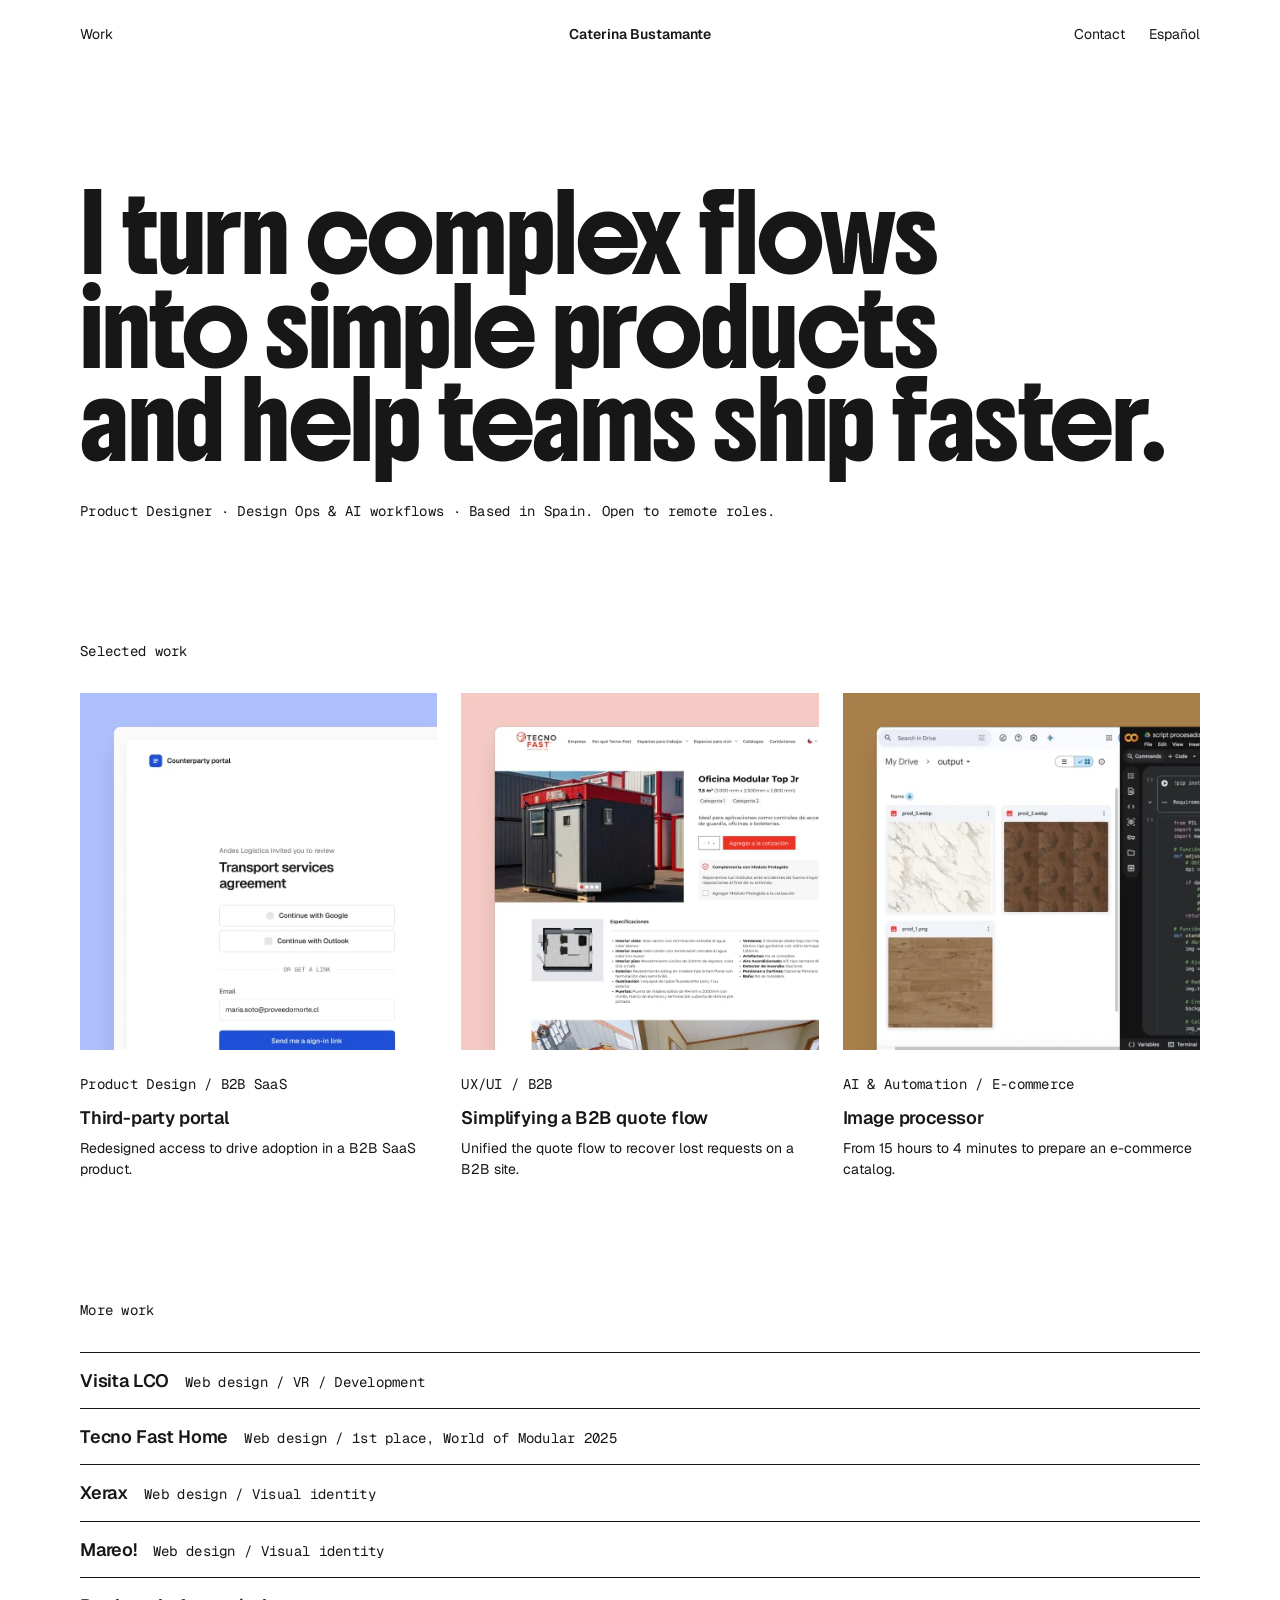
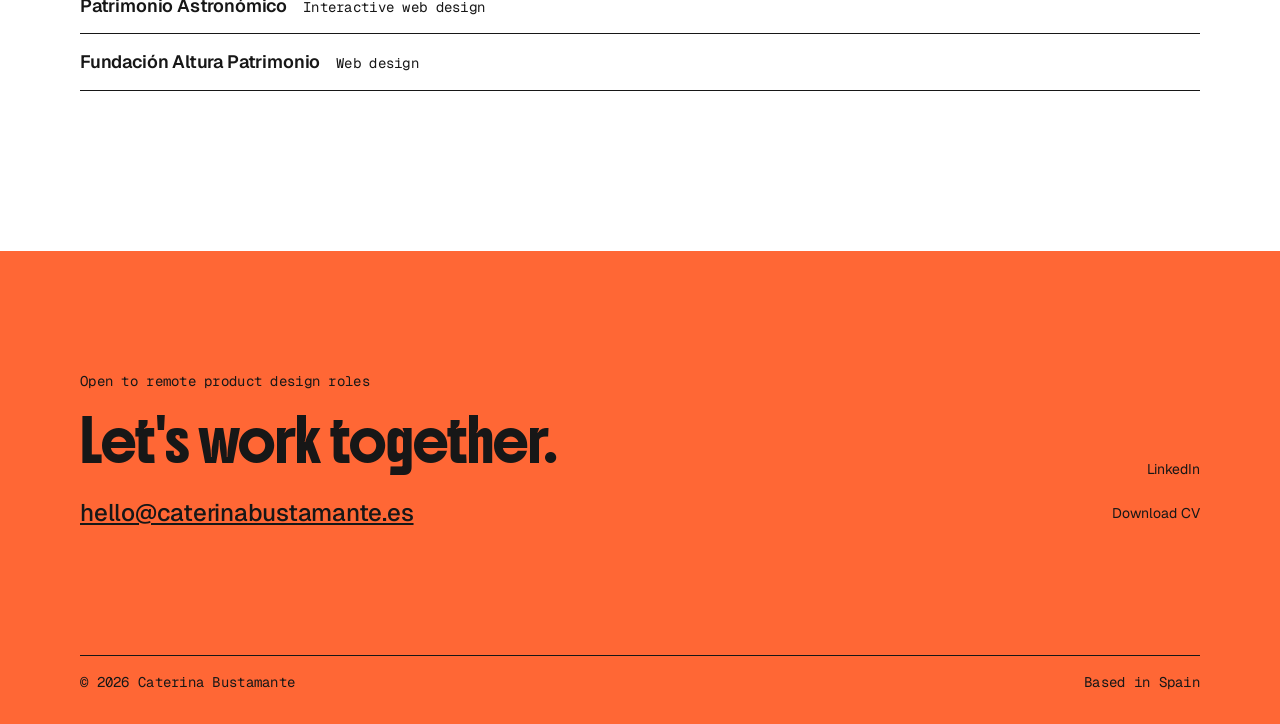
==== en/index.html @ 345983cc "Enlaza LinkedIn y el prototipo del portal en ambos idiomas - LinkedIn en el footer de la home (ES y " ====
<!doctype html>
<html lang="en">
<head>
<meta charset="utf-8">
<meta name="viewport" content="width=device-width,initial-scale=1,viewport-fit=cover">
<title>Caterina Bustamante</title>
<meta name="description" content="Product Designer based in Spain. Open to remote roles.">
<link rel="canonical" href="https://caterinabustamante.es/en/">
<link rel="alternate" hreflang="es" href="https://caterinabustamante.es/">
<link rel="alternate" hreflang="en" href="https://caterinabustamante.es/en/">
<meta property="og:type" content="website">
<meta property="og:title" content="Caterina Bustamante">
<meta property="og:description" content="Product Designer based in Spain. Open to remote roles.">
<meta property="og:url" content="https://caterinabustamante.es/en/">
<link rel="preconnect" href="https://fonts.googleapis.com">
<link rel="preconnect" href="https://fonts.gstatic.com" crossorigin>
<link rel="stylesheet" href="https://fonts.googleapis.com/css2?family=Boldonse&family=Geist:wght@400;500;600&family=Geist+Mono:wght@400&display=swap">
<link rel="stylesheet" href="../css/styles.css">
</head>
<body>

<header class="wrap">
  <nav class="site-head" aria-label="Main">
    <a href="#work">Work</a>
    <a class="name" href="#top">Caterina Bustamante</a>
    <div class="site-head-end">
      <a href="#contact">Contact</a>
      <a href="../" hreflang="es" lang="es">Español</a>
    </div>
  </nav>
</header>

<main class="wrap" id="top">
  <section class="hero" aria-labelledby="hero-title">
    <h1 class="title" id="hero-title"><span>I turn complex flows</span> <span>into simple products</span> <span>and help teams ship faster.</span></h1>
    <p class="label">Product Designer · Design Ops &amp; AI workflows · Based in Spain. Open to remote roles.</p>
  </section>

  <section id="work" aria-labelledby="work-label">
    <h2 class="label" id="work-label">Selected work</h2>
    <ul class="projects">
      <li><a class="project" href="work/third-party-portal/">
        <img class="project-img" src="../assets/img/home/card-portal.webp" alt="Sign-in screen of the counterparty portal, inviting the user to review a transport services agreement." width="424" height="424">
        <div class="project-text">
          <span class="label">Product Design / B2B SaaS</span>
          <div class="project-copy"><h3>Third-party portal</h3><p>Redesigned access to drive adoption in a B2B SaaS product.</p></div>
        </div>
      </a></li>
      <li><a class="project" href="work/tecno-fast-rental/">
        <img class="project-img" src="../assets/img/home/card-tecnofast.webp" alt="Redesigned Tecno Fast product page with a single Add to quote button." width="424" height="424">
        <div class="project-text">
          <span class="label">UX/UI / B2B</span>
          <div class="project-copy"><h3>Simplifying a B2B quote flow</h3><p>Unified the quote flow to recover lost requests on a B2B site.</p></div>
        </div>
      </a></li>
      <li><a class="project" href="work/image-processor/">
        <img class="project-img" src="../assets/img/home/card-procesador.webp" alt="Google Drive output folder with processed product images next to the script in Google Colab." width="424" height="424">
        <div class="project-text">
          <span class="label">AI &amp; Automation / E-commerce</span>
          <div class="project-copy"><h3>Image processor</h3><p>From 15 hours to 4 minutes to prepare an e-commerce catalog.</p></div>
        </div>
      </a></li>
    </ul>
  </section>

  <section aria-labelledby="more-label">
    <h2 class="label" id="more-label">More work</h2>
    <ul class="more">
      <li class="more-row"><a class="more-link" href="work/visita-lco/"><h3>Visita LCO</h3><span class="label">Web design / VR / Development</span></a></li>
      <li class="more-row"><div class="more-link"><h3>Tecno Fast Home</h3><span class="label">Web design / 1st place, World of Modular 2025</span></div></li>
      <li class="more-row"><div class="more-link"><h3>Xerax</h3><span class="label">Web design / Visual identity</span></div></li>
      <li class="more-row"><div class="more-link"><h3>Mareo!</h3><span class="label">Web design / Visual identity</span></div></li>
      <li class="more-row"><div class="more-link"><h3>Patrimonio Astronómico</h3><span class="label">Interactive web design</span></div></li>
      <li class="more-row"><div class="more-link"><h3>Fundación Altura Patrimonio</h3><span class="label">Web design</span></div></li>
    </ul>
  </section>
</main>

<footer class="site-foot" id="contact">
  <div class="wrap">
    <div class="footer-main">
      <div class="cta">
        <p class="label">Open to remote product design roles</p>
        <h2 class="title title--s">Let's work together.</h2>
        <a class="email" href="mailto:hello@caterinabustamante.es">hello@caterinabustamante.es</a>
      </div>
      <nav class="footer-links" aria-label="Elsewhere">
        <a href="https://www.linkedin.com/in/caterinabustamante" target="_blank" rel="noopener noreferrer">LinkedIn</a>
        <a href="#" data-todo="CV file">Download CV</a>
      </nav>
    </div>
    <div class="legal label">
      <span>© 2026 Caterina Bustamante</span>
      <span>Based in Spain</span>
    </div>
  </div>
</footer>

</body>
</html>
---- css/styles.css ----
/* Portfolio Caterina Bustamante: single stylesheet for every page.
   Order: tokens, base, layout, shared components, home, then one section per case study.
   Breakpoints: 768px (layout) and 480px (small phones). Exceptions are noted where they appear.
   Fonts are loaded from each page with a <link>: Boldonse, Geist 400/500/600, Geist Mono 400. */

/* Tokens */
:root{
  --ink:#171717;
  --bg:#FFFFFF;
  --surface:#DEDEDE;
  --accent:#FF6735;
  --blush:#F5CAC4;
  --peri:#ADBFFD;
  --ochre:#A77E4A;
  --gray:#919191;
  --hair:rgba(23,23,23,.14);
  --display:"Boldonse","Arial Black",sans-serif;
  --sans:"Geist",system-ui,-apple-system,sans-serif;
  --mono:"Geist Mono",ui-monospace,Menlo,monospace;
  --s4:4px;--s8:8px;--s12:12px;--s16:16px;--s24:24px;--s32:32px;--s48:48px;--s64:64px;--s120:120px;--s160:160px;
  --wide:1120px;--measure:680px;
  --margin:60px;
  --radius:8px;--radius-s:4px;
  --shadow-window:0 16px 40px -8px rgba(23,23,23,.28),0 0 0 1px rgba(23,23,23,.08);
  color-scheme:light;
}
@media (max-width:768px){:root{--margin:16px}}

/* Base */
*,*::before,*::after{box-sizing:border-box}
html,body{background:var(--bg);color:var(--ink)}
body{margin:0;font:400 14px/1.5 var(--sans);-webkit-font-smoothing:antialiased}
img{display:block;max-width:100%;height:auto}
a{color:inherit;text-decoration:none}
a:focus-visible{outline:2px solid var(--ink);outline-offset:4px}
h1,h2,h3,p,figure,ol,ul,dl,dd{margin:0}
h1,h2,h3{text-wrap:balance}

/* Type */
.label{font:400 14px/20px var(--mono);letter-spacing:.02em}
h1,.title{font:400 clamp(36px,6vw,72px)/1.3 var(--display);letter-spacing:-.02em}
.title--xl{font-size:clamp(40px,9vw,112px)}
.title--s{font-size:clamp(28px,3.4vw,40px)}
h2{font:600 28px/1.2 var(--sans);letter-spacing:-.02em}
h3{font:600 18px/1.3 var(--sans);letter-spacing:-.01em}
.prose{display:flex;flex-direction:column;gap:var(--s16);max-width:var(--measure)}
.prose p{font-size:16px;line-height:1.6}
.lede{font-size:20px;line-height:1.5;max-width:var(--measure)}
.small,figcaption{font-size:14px;line-height:1.5}
.num{font-variant-numeric:tabular-nums}
.k{display:block;margin-bottom:var(--s8)}

/* Layout: .wrap centers header, main and footer content on the same column */
.wrap{max-width:calc(var(--wide) + 2 * var(--margin));margin-inline:auto;padding-inline:max(var(--margin),env(safe-area-inset-left,0px)) max(var(--margin),env(safe-area-inset-right,0px))}
main{display:flex;flex-direction:column;gap:var(--s120);padding-block:var(--s120) var(--s160)}
section{display:flex;flex-direction:column;gap:var(--s32);min-width:0}
.intro{display:flex;flex-direction:column;gap:var(--s32)}
.intro-text{display:flex;flex-direction:column;gap:var(--s24)}
@media (max-width:768px){main{gap:var(--s64);padding-block:var(--s64) var(--s120)}}

/* Header */
.site-head{display:grid;grid-template-columns:1fr auto 1fr;align-items:center;gap:var(--s16);padding-block:var(--s12);font-size:14px;line-height:20px}
.site-head a{display:inline-flex;align-items:center;min-height:44px}
.site-head a:hover{text-decoration:underline}
.site-head .name{font-weight:600}
.site-head-end{justify-self:end;display:flex;align-items:center;gap:var(--s24)}
@media (max-width:768px){.site-head{grid-template-columns:1fr 1fr}.site-head .name{grid-column:1/-1;grid-row:1}}

/* Case tile colors: set on main to tint the whole case, or on a single .tile */
.t-peri{--t:var(--peri)}.t-blush{--t:var(--blush)}.t-ochre{--t:var(--ochre)}.t-gray{--t:var(--gray)}

/* Meta block */
.meta{display:grid;grid-template-columns:repeat(3,minmax(0,1fr));gap:var(--s24) var(--s32);background:var(--surface);padding:var(--s24)}
.meta div{display:flex;flex-direction:column;gap:var(--s4);min-width:0}
.meta dd{font-size:14px;line-height:1.5}
.meta .wide{grid-column:1/-1}
@media (max-width:768px){.meta{grid-template-columns:repeat(2,minmax(0,1fr))}}
@media (max-width:480px){.meta{grid-template-columns:1fr}}

/* Hero tile: screen anchored top-left and bleeding off */
.tile{position:relative;aspect-ratio:2/1;max-width:100%;overflow:hidden;background:var(--t,var(--surface))}
.tile img{position:absolute;left:7%;top:7%;width:var(--w,100%);max-width:none;border-radius:var(--radius);box-shadow:var(--shadow-window)}
.tile.cover img{inset:0;width:100%;height:100%;object-fit:cover;border-radius:0;box-shadow:none}

/* Figures */
figure{display:flex;flex-direction:column;gap:var(--s12);min-width:0}
.shot .panel{background:var(--t,var(--surface));padding:clamp(24px,7%,80px) clamp(24px,9%,104px) 0;overflow:hidden}
.shot .panel img{width:100%;border-radius:var(--radius) var(--radius) 0 0;box-shadow:var(--shadow-window)}
.flow-solo{max-width:var(--measure)}
.frame{background:var(--surface);padding:var(--s16)}
.frame img{width:100%;border-radius:var(--radius-s)}
.grid2{display:grid;grid-template-columns:repeat(2,minmax(0,1fr));gap:var(--s32);align-items:start}
.fig-head{display:flex;justify-content:space-between;align-items:baseline;gap:var(--s12);flex-wrap:wrap}
@media (max-width:768px){.grid2{grid-template-columns:1fr}}

/* Tables */
.scroll{overflow-x:auto}
.cmp{width:100%;min-width:560px;border-collapse:collapse;font-size:14px;line-height:1.5}
.cmp th,.cmp td{text-align:left;vertical-align:top;padding:var(--s12) var(--s16) var(--s12) 0;border-top:1px solid var(--ink)}
.cmp tr:last-child th,.cmp tr:last-child td{border-bottom:1px solid var(--ink)}
.cmp thead th{border-top:0;padding-top:0}
.cmp th{font:400 14px/20px var(--mono);letter-spacing:.02em;width:30%}

/* Ordered steps: real sequences only */
.steps{list-style:none;padding:0;max-width:var(--measure)}
.steps li{display:grid;grid-template-columns:48px minmax(0,1fr);gap:var(--s16);padding-block:var(--s12);border-top:1px solid var(--ink);align-items:baseline;font-size:16px}
.steps li:last-child{border-bottom:1px solid var(--ink)}
.steps li.turn{grid-template-columns:1fr;background:var(--surface);padding-inline:var(--s16);border-top-color:var(--surface)}
.steps li.turn + li{border-top-color:var(--surface)}

/* Paired evidence */
.pairs{display:grid;grid-template-columns:repeat(2,minmax(0,1fr));gap:var(--s16)}
.pairs > div{display:flex;flex-direction:column;gap:var(--s8);padding:var(--s24);background:var(--surface);min-width:0}
.pairs h3{margin-bottom:var(--s4)}
.pairs p{font-size:16px;line-height:1.6}
@media (max-width:768px){.pairs{grid-template-columns:1fr}}

/* Flow diagrams (SVG) */
.flow{display:block;width:100%;height:auto;color:var(--ink)}
.flow .lb{font:400 12px var(--mono);letter-spacing:.02em;fill:var(--ink)}
.flow .tt{font:600 24px var(--sans);letter-spacing:-.02em;fill:var(--ink)}
.flow .nd{font:400 14px var(--sans)}
.flows{display:grid;grid-template-columns:repeat(2,minmax(0,1fr));gap:var(--s48);align-items:start}
@media (max-width:768px){.flows{grid-template-columns:1fr}}

/* Results */
.stats{display:grid;grid-template-columns:repeat(3,minmax(0,1fr));gap:var(--s48) var(--s32)}
.stat{display:flex;flex-direction:column;gap:var(--s8);padding-top:var(--s16);border-top:1px solid var(--ink);min-width:0}
.stat b{font-weight:400;font-variant-numeric:tabular-nums}
.stat p{font-size:14px;line-height:1.5}
@media (max-width:768px){.stats{grid-template-columns:repeat(2,minmax(0,1fr))}}
@media (max-width:480px){.stats{grid-template-columns:1fr}}

/* Button */
.btn{align-self:flex-start;display:inline-flex;align-items:center;min-height:44px;padding:0 var(--s16);background:var(--ink);color:var(--bg);font-size:14px}
.btn:focus-visible{outline-offset:2px}

/* Next project band, closes every case */
.next{background:var(--accent)}
.next a{display:flex;flex-direction:column;align-items:flex-start;gap:var(--s24);padding-block:var(--s120)}
.next .go{font-size:16px;display:inline-flex;gap:var(--s8)}
.next .go span{transition:transform .25s ease}
.next a:hover .go span,.next a:focus-visible .go span{transform:translateX(6px)}
.next a:focus-visible{outline-offset:-8px}

/* Footer legal line */
.legal{display:flex;justify-content:space-between;gap:var(--s16);flex-wrap:wrap;padding-top:var(--s16);border-top:1px solid var(--ink)}

/* Home */
.hero .title span{display:block}
.projects{list-style:none;margin:0;padding:0;display:grid;grid-template-columns:repeat(3,minmax(0,1fr));gap:var(--s24)}
.project{display:flex;flex-direction:column;gap:var(--s24);transition:transform .35s cubic-bezier(.2,.7,.2,1)}
.project:hover,.project:focus-visible{transform:translateY(-8px)}
.project-img{width:100%;aspect-ratio:1/1;object-fit:cover}
.project-text{display:flex;flex-direction:column;gap:var(--s12)}
.project-copy{display:flex;flex-direction:column;gap:var(--s8)}
.more{list-style:none;margin:0;padding:0;border-bottom:1px solid var(--ink)}
.more-row{border-top:1px solid var(--ink)}
.more-link{display:flex;flex-wrap:wrap;align-items:baseline;gap:var(--s4) var(--s16);padding:var(--s16) 0}
a.more-link:hover h3{text-decoration:underline}
.site-foot{background:var(--accent)}
.site-foot .wrap{display:flex;flex-direction:column;gap:var(--s120);padding-block:var(--s120) var(--s32)}
.footer-main{display:flex;justify-content:space-between;align-items:flex-end;gap:var(--s32);flex-wrap:wrap}
.cta{display:flex;flex-direction:column;gap:var(--s24)}
.email{font-weight:500;font-size:24px;line-height:32px;letter-spacing:-.01em;text-decoration:underline;text-underline-position:from-font;display:inline-flex;align-items:center;min-height:44px}
.footer-links{display:flex;flex-direction:column;align-items:flex-end;font-size:14px;line-height:20px}
.footer-links a{display:inline-flex;align-items:center;min-height:44px}
.footer-links a:hover{text-decoration:underline}
@media (max-width:768px){
  .site-foot .wrap{gap:var(--s64);padding-top:var(--s64)}
  .footer-links{align-items:flex-start}
  .email{font-size:20px;line-height:28px;word-break:break-all}
}
@media (max-width:480px){.projects{grid-template-columns:1fr;gap:var(--s48)}}

/* Case: third-party portal. Before/after ecosystem diagram */
.eco{display:flex;flex-direction:column;gap:var(--s32);padding:var(--s32);background:var(--surface)}
.eco-row{display:flex;flex-direction:column;gap:var(--s12)}
.eco-line{display:grid;grid-template-columns:minmax(0,1fr) 56px minmax(0,1fr) 56px minmax(0,1fr);align-items:center}
.eco-line.after{grid-template-columns:minmax(0,1fr) 56px minmax(0,2fr)}
.node{display:flex;align-items:center;justify-content:center;min-height:56px;padding:var(--s8);text-align:center;font-size:14px;line-height:1.3;background:var(--bg);border:1px solid var(--ink)}
.node.solid{background:var(--ink);color:var(--bg)}
.node.out{background:transparent;border-style:dashed}
.link{position:relative;height:1px;background:var(--ink)}
.link.mail{background:none;border-top:1px dashed var(--ink)}
.link .label{position:absolute;left:50%;top:-24px;transform:translateX(-50%);font-size:12px}
.zone{display:grid;grid-template-columns:minmax(0,1fr) 40px minmax(0,1fr);align-items:center;padding:var(--s8);border:1px solid var(--ink)}
@media (max-width:480px){.eco{padding:var(--s16)}.eco-line{grid-template-columns:minmax(0,1fr) 20px minmax(0,1fr) 20px minmax(0,1fr)}.eco-line.after{grid-template-columns:minmax(0,1fr) 20px minmax(0,2fr)}.link .label{display:none}.node{font-size:12px}}

/* Case: Tecno Fast Rental. Side-by-side evidence frames and the three destinations */
.frame.fit{aspect-ratio:4/5;display:flex;justify-content:center;align-items:flex-start;overflow:hidden}
.frame.fit img,.frame.fit svg{height:100%;width:auto;max-width:100%;object-fit:contain;object-position:top}
.dests{display:flex;flex-direction:column;gap:var(--s24)}
.dest-grid{list-style:none;padding:0;display:grid;grid-template-columns:repeat(3,minmax(0,1fr));column-gap:var(--s24);row-gap:0}
.dest{display:grid;grid-row:span 5;grid-template-rows:subgrid;border-top:2px solid var(--ink);min-width:0}
.dest.out{border-top-style:dashed}
.dest > *{padding-top:var(--s16)}
.dest-head{display:flex;justify-content:space-between;align-items:baseline;gap:var(--s8)}
.dest-tag{background:var(--surface);padding:0 var(--s8)}
.dest-count{display:flex;align-items:baseline;gap:var(--s12)}
.dest-count b{font-weight:400;font-variant-numeric:tabular-nums}
.dest-src{font-size:14px;line-height:1.5;align-self:start}
.dest-shot{padding:var(--s16) var(--s16) 0;margin-top:var(--s16);aspect-ratio:4/5;max-width:100%;overflow:hidden;background:var(--surface)}
.dest-shot img{width:100%;height:100%;object-fit:cover;object-position:top;border-radius:var(--radius-s) var(--radius-s) 0 0;box-shadow:0 0 0 1px var(--hair)}
@media (max-width:768px){
  .frame.fit{aspect-ratio:auto}
  .frame.fit img,.frame.fit svg{height:auto;width:100%}
  .dest-grid{grid-template-columns:1fr;row-gap:var(--s48)}
  .dest{display:flex;flex-direction:column;grid-row:auto}
  .dest-shot{aspect-ratio:auto;padding-bottom:var(--s16)}
  .dest-shot img{height:auto;border-radius:var(--radius-s)}
}

/* Case: Visita LCO. Information architecture, CSS wireframes and interactive scenes */
.ia-legend{display:flex;flex-wrap:wrap;gap:var(--s16) var(--s24);font-size:14px}
.ia-legend span{display:inline-flex;align-items:center;gap:var(--s8)}
.ia-legend i{display:inline-block;width:28px;height:14px}
.ia{list-style:none;padding:0;display:grid;grid-template-columns:repeat(auto-fit,minmax(130px,1fr));gap:var(--s24) var(--s12)}
@media (min-width:1024px){.ia{grid-template-columns:repeat(8,minmax(0,1fr))}} /* exception: eight stages need the room */
.ia-stage{display:flex;flex-direction:column;gap:var(--s12);min-width:0}
.n{position:relative;display:flex;align-items:center;justify-content:center;min-height:44px;padding:10px 8px;font-size:13px;line-height:1.3;text-align:center;overflow-wrap:anywhere}
.n + .n::before{content:"";position:absolute;left:50%;top:-13px;width:1px;height:12px;background:var(--ink)}
.sc{background:var(--ink);color:var(--bg);border-radius:999px}
.sub{border:1px solid var(--ink);border-radius:999px;background:var(--bg)}
.pop{background:var(--surface);border:1px dashed var(--ink);border-radius:var(--radius-s)}
.vr{border:1px solid var(--ink);background:var(--bg)}
.wf-grid{display:grid;grid-template-columns:repeat(auto-fill,minmax(260px,1fr));gap:var(--s24)}
.wf{container-type:inline-size}
.ws{position:relative;aspect-ratio:16/10;max-width:100%;overflow:hidden;background:var(--bg);border:1px solid var(--ink);font-family:var(--mono);color:var(--ink)}
.ws.g{background:var(--surface)}
.ws .top{position:absolute;top:5cqw;left:5cqw;right:5cqw;display:flex;justify-content:space-between;align-items:center;gap:2cqw}
.ws .ttl{font-size:3.4cqw}
.ws .ico{width:3cqw;height:3cqw;border:1px solid var(--ink);border-radius:50%}
.ws .tabs{display:flex;gap:.6cqw;background:var(--bg);padding:.8cqw}
.ws .tabs i{width:4.5cqw;height:1.4cqw;background:var(--gray)}.ws .tabs i.on{background:var(--ink)}
.ws .mt{position:absolute;bottom:0;width:45%;height:42%;background:var(--bg);clip-path:polygon(50% 0,100% 100%,0 100%)}
.ws .mt.a{left:5%}.ws .mt.b{left:45%;height:34%}
.ws .st{position:absolute;width:5cqw;height:5cqw;background:var(--bg);clip-path:polygon(50% 0,60% 40%,100% 50%,60% 60%,50% 100%,40% 60%,0 50%,40% 40%)}
.ws .av{position:absolute;width:10cqw;height:10cqw;border:1px solid var(--ink);border-radius:50%;background:var(--bg)}
.ws .blk{position:absolute;background:var(--ink)}
.ws .x{position:absolute;border:1px solid var(--ink);background:linear-gradient(to top right,transparent calc(50% - .5px),var(--ink) 50%,transparent calc(50% + .5px)),linear-gradient(to top left,transparent calc(50% - .5px),var(--ink) 50%,transparent calc(50% + .5px))}
.ws .ln{position:absolute;display:flex;flex-direction:column;gap:1.2cqw}
.ws .ln i{display:block;height:.9cqw;background:var(--gray)}
.ws .card{position:absolute;display:flex;align-items:center;justify-content:center;background:var(--bg)}
.ws .card svg,.ws .big svg{width:7cqw;height:7cqw}
.ws .big{position:absolute;left:0;right:0;display:flex;align-items:center;justify-content:center;gap:1.5cqw;text-align:center;font-family:var(--sans);font-weight:600;letter-spacing:-.02em}
.ws .big.left{right:auto;justify-content:flex-start}
.ws .big.left svg{width:4cqw;height:4cqw}
.ws .pill{position:absolute;border:1px solid var(--ink);font-size:2.2cqw;padding:.8cqw 2cqw;background:var(--bg)}
.ws .c{left:50%;transform:translateX(-50%)}
.ws .r360{position:absolute;left:50%;top:50%;transform:translate(-50%,-50%);font-family:var(--sans);font-size:5cqw;font-weight:600;border:1px solid var(--ink);border-radius:50%;padding:1.5cqw 3cqw;background:var(--bg)}
.xp{display:flex;flex-direction:column;gap:var(--s32)}
.pano{position:relative;aspect-ratio:2/1;max-width:100%;overflow:hidden;background:#141414;cursor:grab;touch-action:none;user-select:none}
.pano canvas{display:block;width:100%;height:100%}
.pano:active{cursor:grabbing}
.pano:focus-visible{outline:2px solid var(--ink);outline-offset:4px}
.pano .label{position:absolute;background:var(--bg);color:var(--ink);padding:4px var(--s8)}
.pano-hint{left:50%;bottom:var(--s16);transform:translateX(-50%);transition:opacity .3s ease}
.pano.used .pano-hint{opacity:0}
.px{position:relative;aspect-ratio:16/9;max-width:100%;overflow:hidden;background:#05070f}
.px-l{position:absolute;left:-4%;width:108%;max-width:none;will-change:transform;pointer-events:none}
.px-l:first-child{top:-4%;height:108%;object-fit:cover}
.px-b{bottom:-3%}
.px .pano-hint{position:absolute;left:50%;bottom:var(--s16);transform:translateX(-50%);background:var(--bg);color:var(--ink);padding:4px var(--s8);transition:opacity .3s ease}
.px.used .pano-hint{opacity:0}

/* Case: Image processor */
.cmpf{display:grid;grid-template-columns:repeat(2,minmax(0,1fr));gap:var(--s32);align-items:start}
.cmpf-head{display:flex;justify-content:space-between;gap:var(--s8);padding-bottom:var(--s8);border-bottom:1px solid var(--ink);margin-bottom:var(--s16)}
.cmpf-list{list-style:none;padding:0;display:flex;flex-direction:column;gap:20px}
.cmpf-list li{position:relative;display:grid;grid-template-columns:28px minmax(0,1fr);gap:var(--s8);align-items:baseline;padding:10px 12px;border:1px solid var(--ink);background:var(--bg);font-size:14px}
.cmpf-list li:not(:last-child)::after{content:"";position:absolute;left:50%;top:100%;width:1px;height:20px;background:var(--ink)}
.cmpf-script .cmpf-list li{background:var(--ink);color:var(--bg)}
.reasons{list-style:none;padding:0;display:grid;grid-template-columns:repeat(3,minmax(0,1fr));gap:var(--s16)}
.reason{display:flex;flex-direction:column;gap:var(--s12);padding:var(--s24);background:var(--surface);min-width:0}
.reason p{font-size:16px;line-height:1.6}
.pipe{list-style:none;padding:0;display:grid;grid-template-columns:repeat(7,minmax(0,1fr));gap:var(--s24)}
.pnode{position:relative;display:flex;flex-direction:column;gap:var(--s8);padding:var(--s16);background:var(--surface);min-width:0;font-size:14px;line-height:1.4}
.pnode b{font-size:16px;font-weight:600;letter-spacing:-.01em}
.pnode.end{background:var(--bg);box-shadow:inset 0 0 0 1px var(--ink)}
.pnode.out{background:var(--ink);color:var(--bg)}
.pnode .loop{display:inline-flex;align-items:center;gap:var(--s8);font-size:12px}
.pnode:not(:last-child)::after{content:"";position:absolute;left:100%;top:50%;width:calc(var(--s24) - 6px);height:1px;background:var(--ink)}
.pnode:not(:last-child)::before{content:"";position:absolute;left:calc(100% + var(--s24) - 7px);top:calc(50% - 4px);border-left:7px solid var(--ink);border-top:4px solid transparent;border-bottom:4px solid transparent}
@media (max-width:900px){ /* exception: seven nodes need more than 768px before they stack */
  .pipe{grid-template-columns:1fr;max-width:var(--measure)}
  .pnode:not(:last-child)::after{left:50%;top:100%;width:1px;height:calc(var(--s24) - 6px)}
  .pnode:not(:last-child)::before{left:calc(50% - 4px);top:calc(100% + var(--s24) - 7px);border-left:4px solid transparent;border-right:4px solid transparent;border-top:7px solid var(--ink);border-bottom:0}
}
.bars{display:flex;flex-direction:column;gap:var(--s16)}
.bar{display:flex;flex-direction:column;gap:var(--s4)}
.bar-top{display:flex;justify-content:space-between;gap:var(--s16);align-items:baseline}
.track{display:flex;height:24px;background:var(--bg);box-shadow:inset 0 0 0 1px var(--hair)}
.seg{height:100%}
.seg.manual{background:var(--surface)}
.seg.dev{background:var(--ochre)}
.seg.run{background:var(--ink);min-width:3px}
.legend{display:flex;flex-wrap:wrap;gap:var(--s24)}
.legend span{display:inline-flex;align-items:center;gap:var(--s8)}
.sw{width:12px;height:12px;display:inline-block}
.pats{display:grid;grid-template-columns:repeat(2,minmax(0,1fr));gap:var(--s32);max-width:var(--measure)}
.pat{display:block;width:100%;height:auto}
.pat rect{fill:var(--surface);stroke:var(--ink)}
.pat .pat-border{fill:none}
.pf{display:flex;flex-direction:column;gap:var(--s16)}
.pf-head{display:flex;justify-content:space-between;gap:var(--s16);flex-wrap:wrap;border-top:1px solid var(--ink);padding-top:var(--s8)}
.pf-tiles{display:grid;grid-template-columns:repeat(6,minmax(0,1fr));gap:var(--s8)}
.pf-tiles img,.pf-pano{width:100%;max-width:720px}
.mock{position:relative;aspect-ratio:16/9;max-width:100%;overflow:hidden;background:var(--ochre)}
.mock .an-frame{position:absolute;left:12%;top:10%;width:76%;border:0;box-shadow:var(--shadow-window)}
.an{display:flex;flex-direction:column;gap:var(--s16)}
.an-frame{position:relative;aspect-ratio:1120/677;max-width:100%;overflow:hidden;border:1px solid var(--hair);border-radius:var(--radius)}
.an-f{position:absolute;inset:0;width:100%;height:100%;object-fit:cover;opacity:0;animation:an-fade 12s infinite ease-in-out}
.an-f2{animation-delay:-8s}.an-f3{animation-delay:-4s}
@keyframes an-fade{0%,29%{opacity:1}35%,94%{opacity:0}100%{opacity:1}}
.an-steps{display:grid;grid-template-columns:repeat(3,minmax(0,1fr));gap:var(--s16)}
.an-s{position:relative;padding-top:var(--s8);border-top:1px solid var(--hair)}
.an-bar{position:absolute;top:-1px;left:0;height:1px;width:100%;background:var(--ink);transform-origin:left;transform:scaleX(0);animation:an-prog 12s infinite linear}
.an-s2 .an-bar{animation-delay:-8s}.an-s3 .an-bar{animation-delay:-4s}
@keyframes an-prog{0%{transform:scaleX(0)}33.2%{transform:scaleX(1)}33.4%,100%{transform:scaleX(0)}}
@media (max-width:768px){.reasons{grid-template-columns:1fr}}
@media (max-width:480px){.cmpf{gap:var(--s16)}.cmpf-list li{grid-template-columns:1fr}.pf-tiles{grid-template-columns:repeat(3,minmax(0,1fr))}}

@media (prefers-reduced-motion:reduce){
  .project,.next .go span,.pano-hint{transition:none}
  .project:hover,.project:focus-visible{transform:none}
  .an-f,.an-bar{animation:none}
  .an-f1{opacity:1}
}
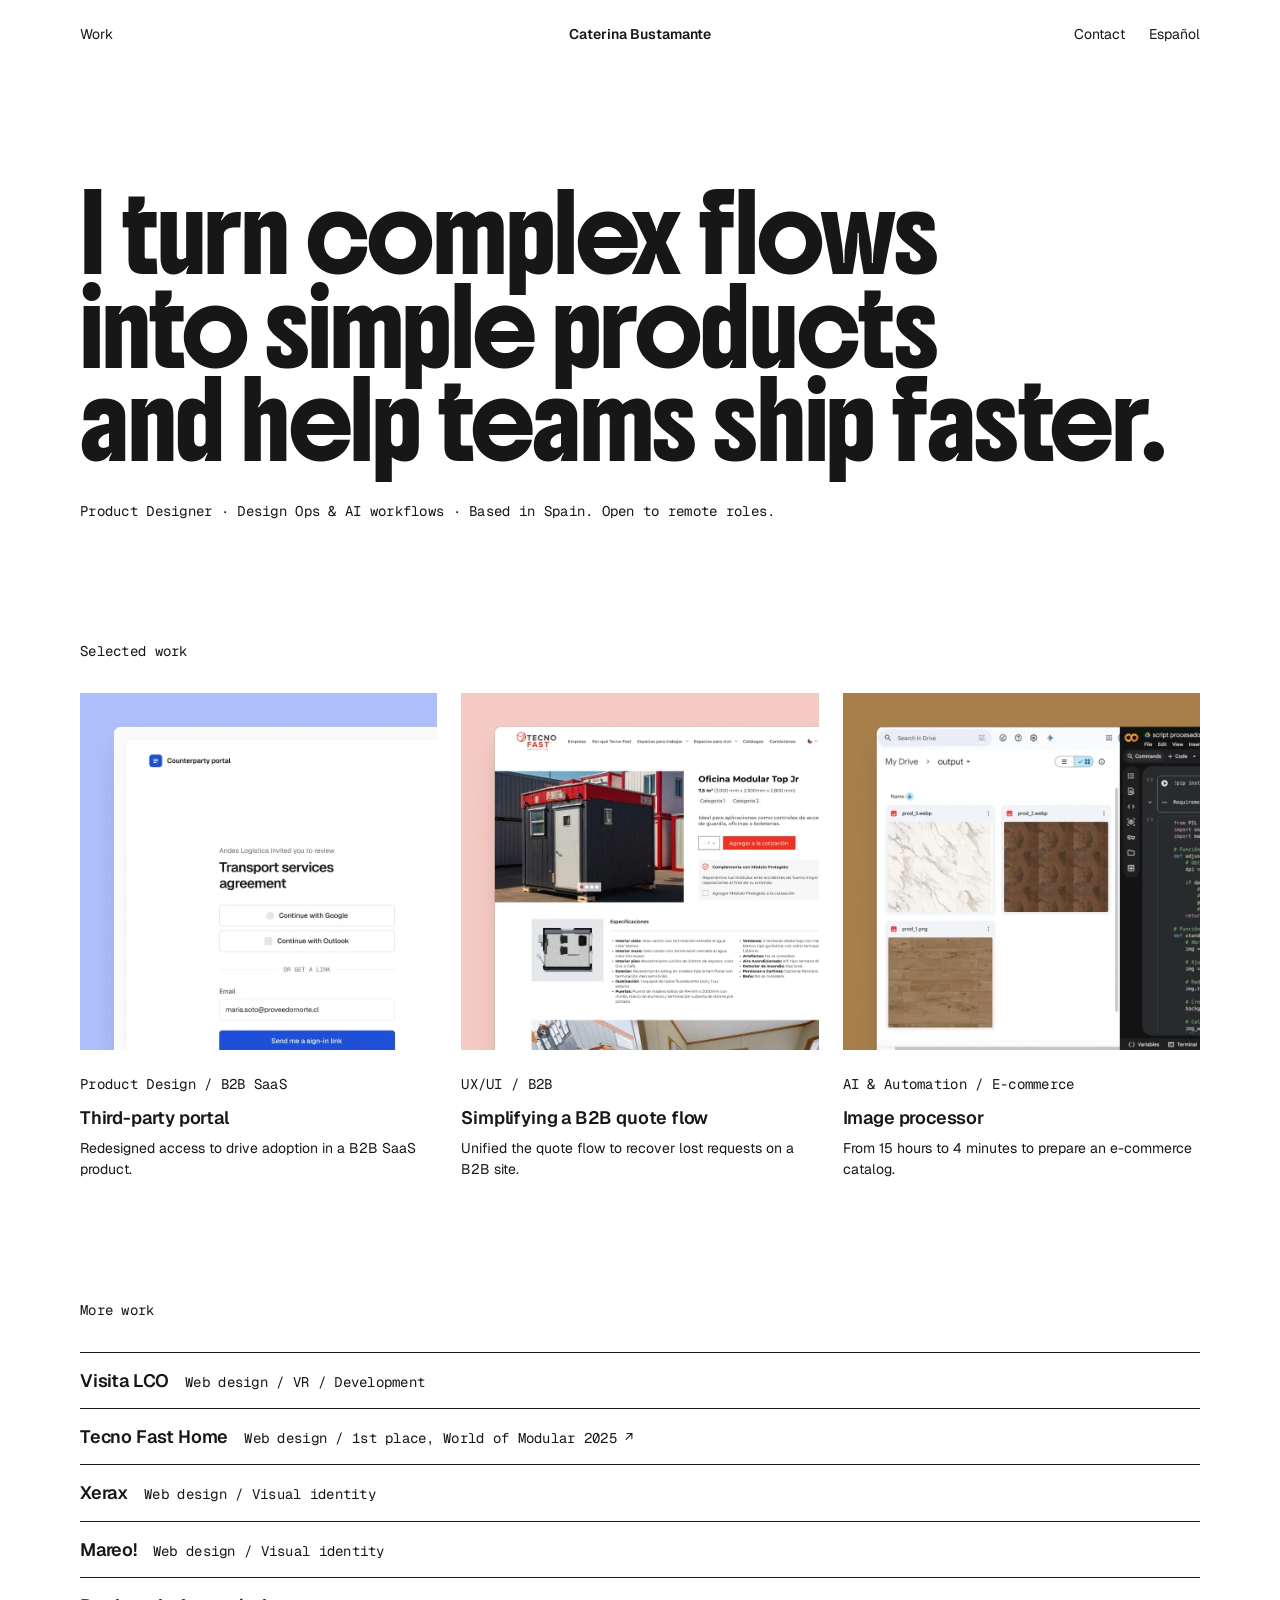
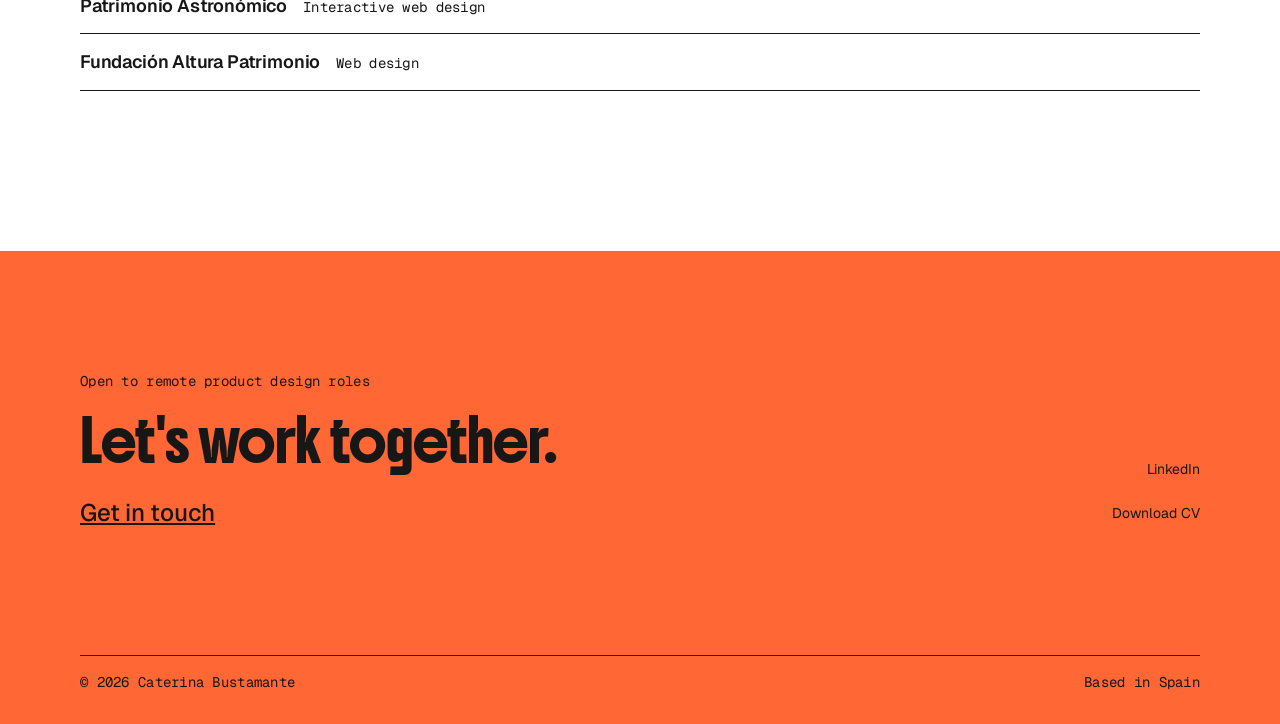
==== commit 4bef647e: "Actualiza el contacto, enlaza Tecno Fast Home y añade imágenes Open Graph en ambos idiomas - Footer:" ====
--- a/en/index.html
+++ b/en/index.html
@@ -12,6 +12,11 @@
 <meta property="og:title" content="Caterina Bustamante">
 <meta property="og:description" content="Product Designer based in Spain. Open to remote roles.">
 <meta property="og:url" content="https://caterinabustamante.es/en/">
+<meta property="og:image" content="https://caterinabustamante.es/assets/img/og/og-home-en.jpg">
+<meta property="og:image:width" content="1200">
+<meta property="og:image:height" content="630">
+<meta property="og:image:alt" content="Caterina Bustamante, Product Designer based in Spain. I turn complex flows into simple products and help teams ship faster.">
+<meta name="twitter:card" content="summary_large_image">
 <link rel="preconnect" href="https://fonts.googleapis.com">
 <link rel="preconnect" href="https://fonts.gstatic.com" crossorigin>
 <link rel="stylesheet" href="https://fonts.googleapis.com/css2?family=Boldonse&family=Geist:wght@400;500;600&family=Geist+Mono:wght@400&display=swap">
@@ -67,7 +72,7 @@
     <h2 class="label" id="more-label">More work</h2>
     <ul class="more">
       <li class="more-row"><a class="more-link" href="work/visita-lco/"><h3>Visita LCO</h3><span class="label">Web design / VR / Development</span></a></li>
-      <li class="more-row"><div class="more-link"><h3>Tecno Fast Home</h3><span class="label">Web design / 1st place, World of Modular 2025</span></div></li>
+      <li class="more-row"><a class="more-link" href="https://tecnofasthome.cl/" target="_blank" rel="noopener noreferrer"><h3>Tecno Fast Home</h3><span class="label">Web design / 1st place, World of Modular 2025 ↗</span></a></li>
       <li class="more-row"><div class="more-link"><h3>Xerax</h3><span class="label">Web design / Visual identity</span></div></li>
       <li class="more-row"><div class="more-link"><h3>Mareo!</h3><span class="label">Web design / Visual identity</span></div></li>
       <li class="more-row"><div class="more-link"><h3>Patrimonio Astronómico</h3><span class="label">Interactive web design</span></div></li>
@@ -82,7 +87,7 @@
       <div class="cta">
         <p class="label">Open to remote product design roles</p>
         <h2 class="title title--s">Let's work together.</h2>
-        <a class="email" href="mailto:hello@caterinabustamante.es">hello@caterinabustamante.es</a>
+        <a class="email" href="mailto:cate.bustamantec@gmail.com">Get in touch</a>
       </div>
       <nav class="footer-links" aria-label="Elsewhere">
         <a href="https://www.linkedin.com/in/caterinabustamante" target="_blank" rel="noopener noreferrer">LinkedIn</a>
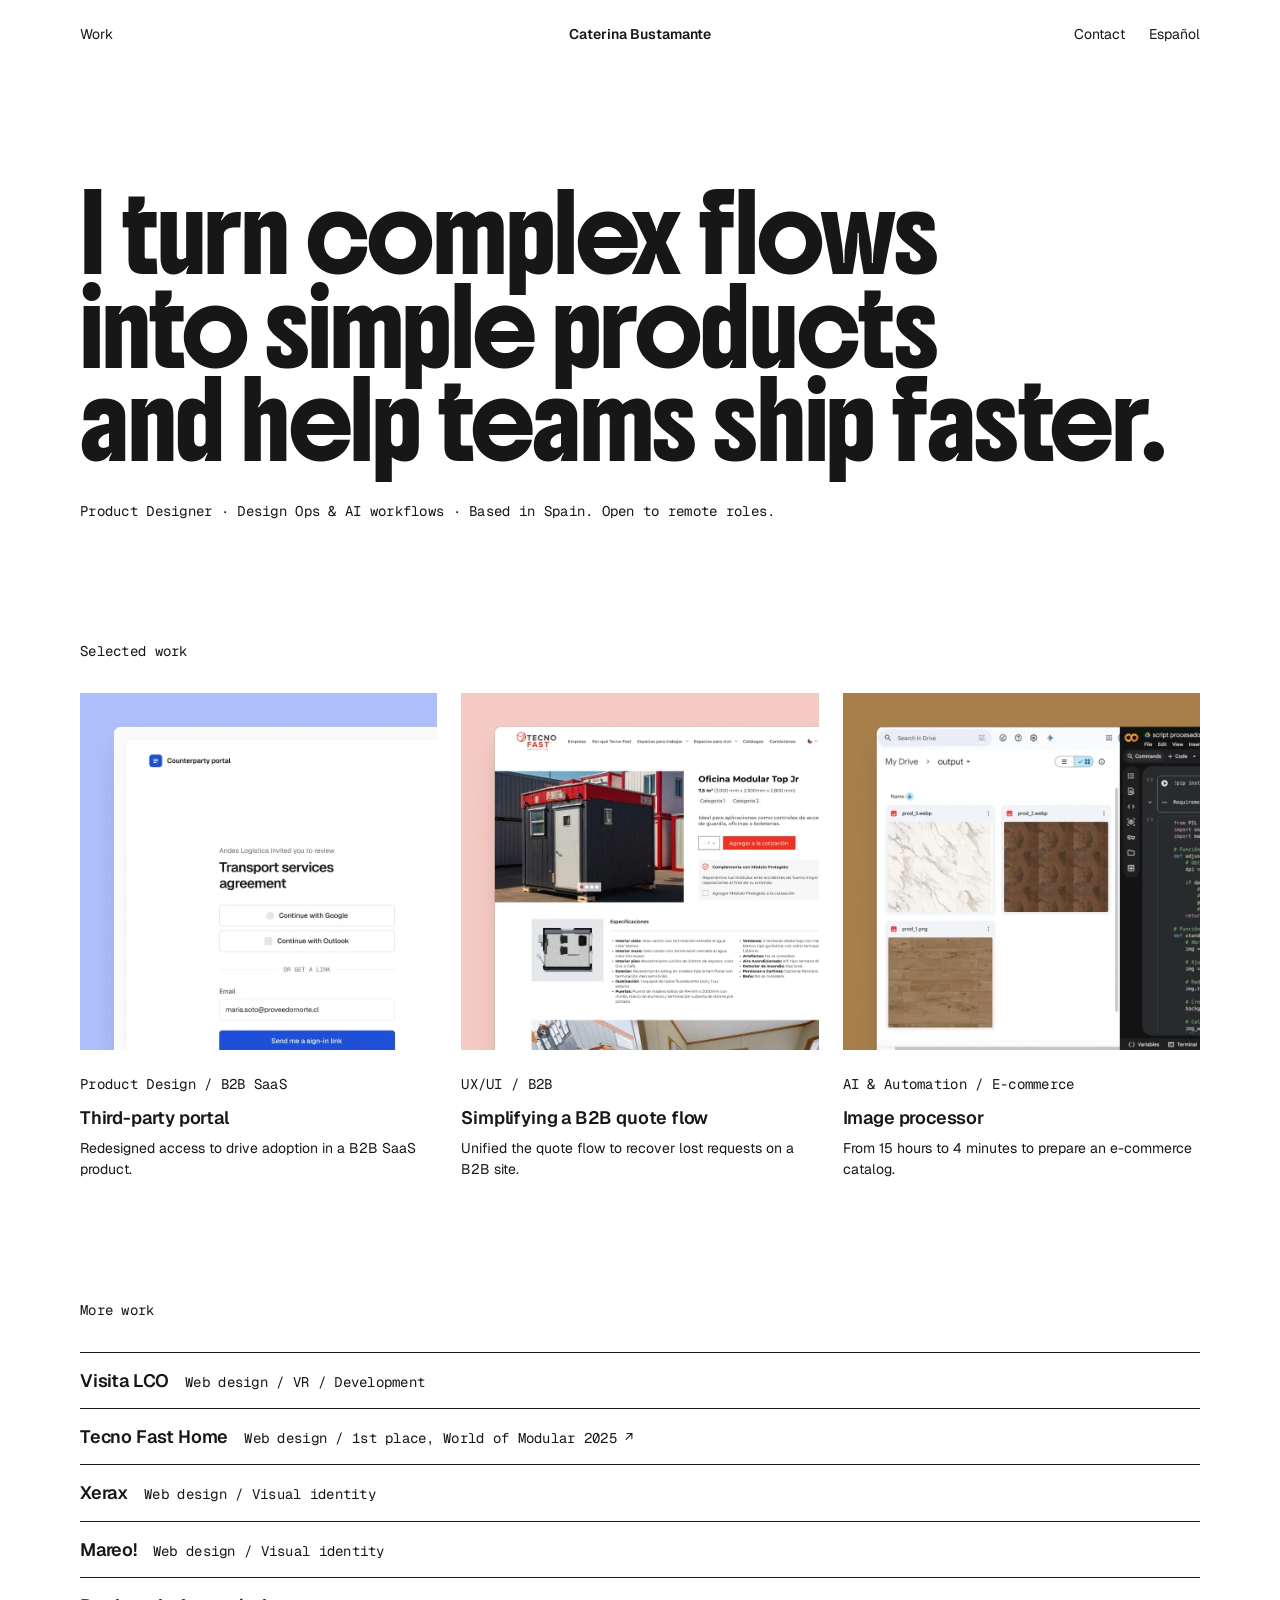
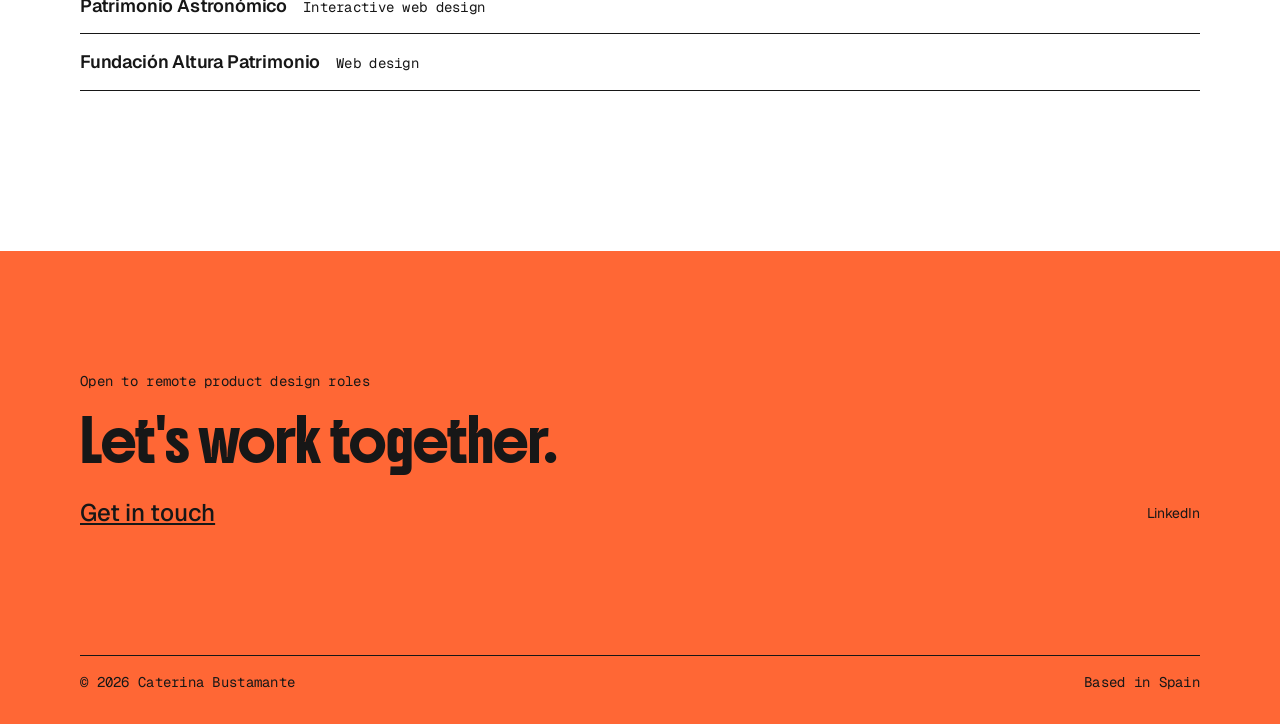
==== commit 9c39089d: "Quita el botón Download CV de la home hasta que el CV esté listo Co-Authored-By: Claude Sonnet 5.5 <" ====
--- a/en/index.html
+++ b/en/index.html
@@ -91,7 +91,6 @@
       </div>
       <nav class="footer-links" aria-label="Elsewhere">
         <a href="https://www.linkedin.com/in/caterinabustamante" target="_blank" rel="noopener noreferrer">LinkedIn</a>
-        <a href="#" data-todo="CV file">Download CV</a>
       </nav>
     </div>
     <div class="legal label">
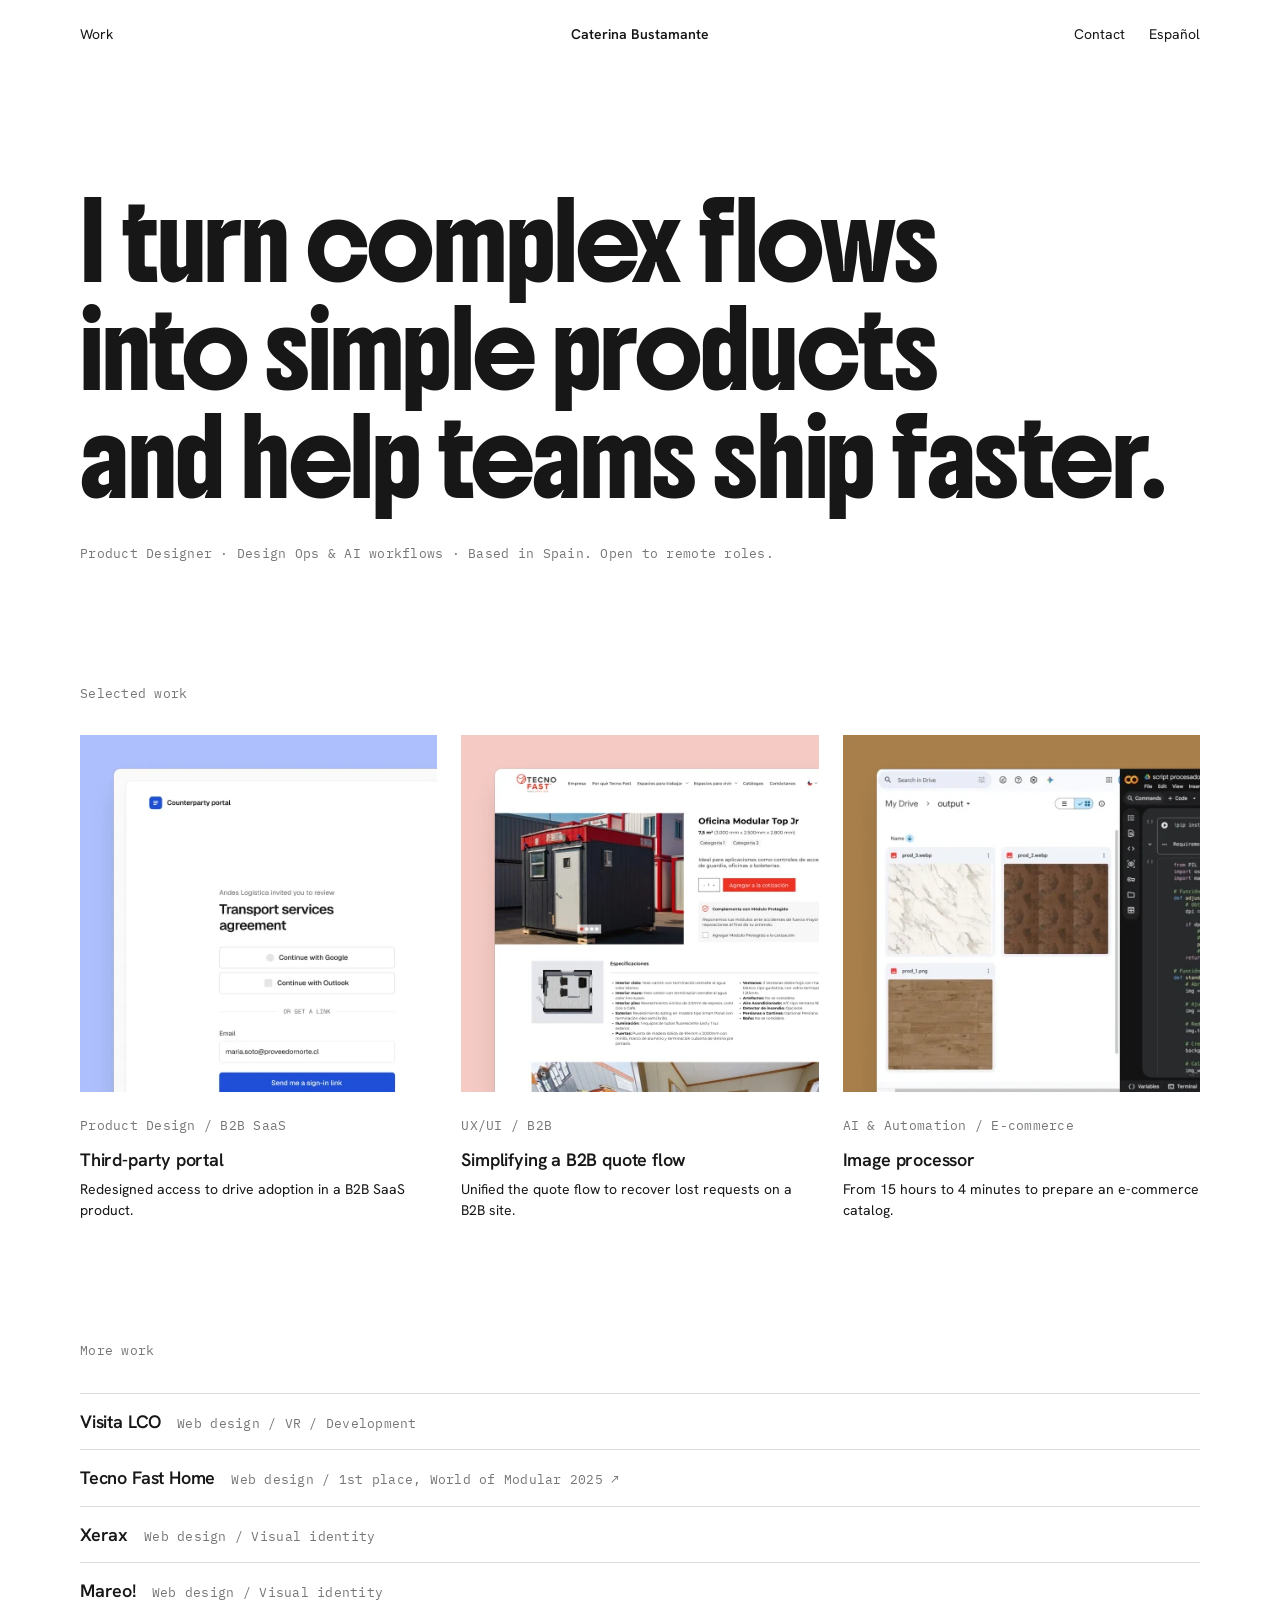
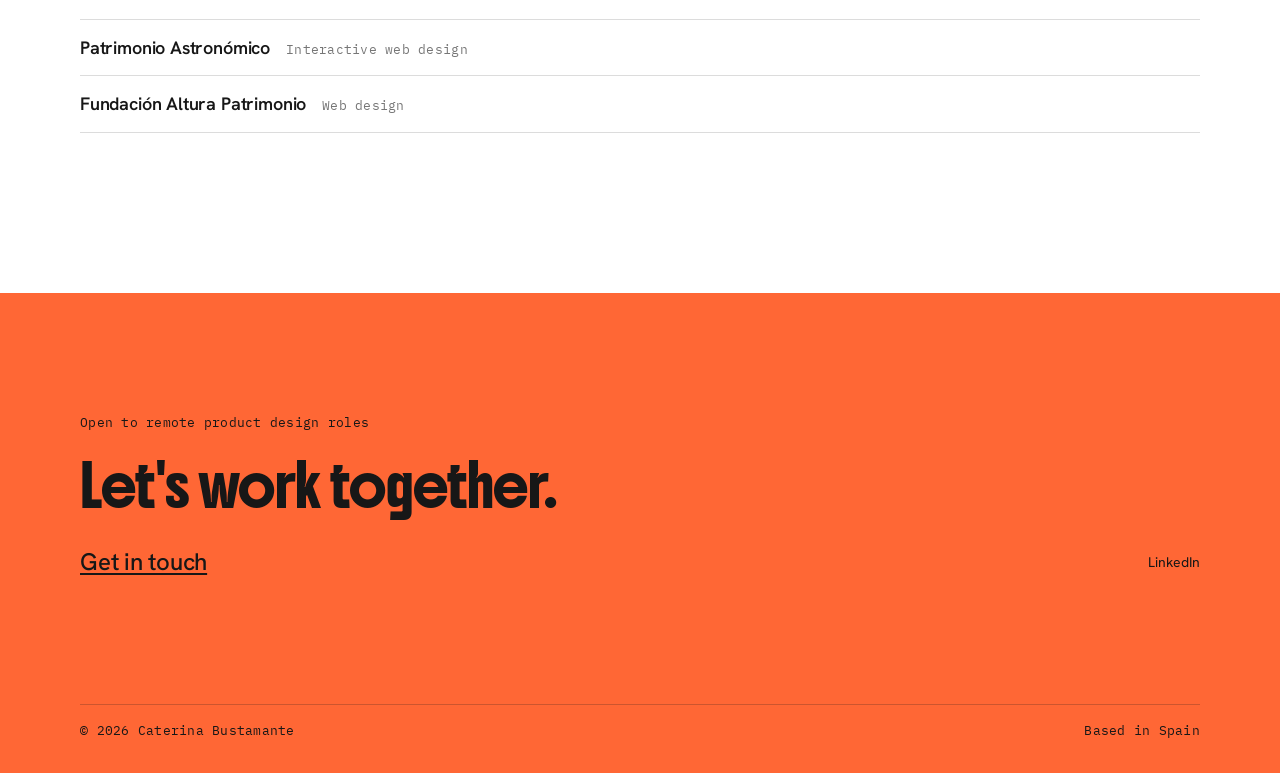
==== commit 3e322d8f: "Tanda 2: pulido visual, copy en español y ajustes de layout de los casos - Tipografía: Hanken Grotes" ====
--- a/en/index.html
+++ b/en/index.html
@@ -19,7 +19,7 @@
 <meta name="twitter:card" content="summary_large_image">
 <link rel="preconnect" href="https://fonts.googleapis.com">
 <link rel="preconnect" href="https://fonts.gstatic.com" crossorigin>
-<link rel="stylesheet" href="https://fonts.googleapis.com/css2?family=Boldonse&family=Geist:wght@400;500;600&family=Geist+Mono:wght@400&display=swap">
+<link rel="stylesheet" href="https://fonts.googleapis.com/css2?family=Boldonse&family=Hanken+Grotesk:wght@400;500;600&family=IBM+Plex+Mono:wght@400&display=swap">
 <link rel="stylesheet" href="../css/styles.css">
 </head>
 <body>
--- a/css/styles.css
+++ b/css/styles.css
@@ -1,7 +1,7 @@
 /* Portfolio Caterina Bustamante: single stylesheet for every page.
    Order: tokens, base, layout, shared components, home, then one section per case study.
    Breakpoints: 768px (layout) and 480px (small phones). Exceptions are noted where they appear.
-   Fonts are loaded from each page with a <link>: Boldonse, Geist 400/500/600, Geist Mono 400. */
+   Fonts are loaded from each page with a <link>: Boldonse, Hanken Grotesk 400/500/600, IBM Plex Mono 400. */
 
 /* Tokens */
 :root{
@@ -13,12 +13,16 @@
   --peri:#ADBFFD;
   --ochre:#A77E4A;
   --gray:#919191;
-  --hair:rgba(23,23,23,.14);
+  --line:#DCDCDC;            /* every 1px separator and diagram connector: change it here only */
+  --hair:var(--line);
+  --label:#767676;           /* small labels: 4.5:1 on white (#FFFFFF) */
+  --line-on-accent:rgba(23,23,23,.22);
   --display:"Boldonse","Arial Black",sans-serif;
-  --sans:"Geist",system-ui,-apple-system,sans-serif;
-  --mono:"Geist Mono",ui-monospace,Menlo,monospace;
+  --lh-display:1.5;          /* Boldonse has very tall ascenders and descenders: 1.3 made lines collide */
+  --sans:"Hanken Grotesk",system-ui,-apple-system,sans-serif;
+  --mono:"IBM Plex Mono",ui-monospace,Menlo,monospace;
   --s4:4px;--s8:8px;--s12:12px;--s16:16px;--s24:24px;--s32:32px;--s48:48px;--s64:64px;--s120:120px;--s160:160px;
-  --wide:1120px;--measure:680px;
+  --wide:1120px;--measure:none;
   --margin:60px;
   --radius:8px;--radius-s:4px;
   --shadow-window:0 16px 40px -8px rgba(23,23,23,.28),0 0 0 1px rgba(23,23,23,.08);
@@ -37,8 +41,10 @@
 h1,h2,h3{text-wrap:balance}
 
 /* Type */
-.label{font:400 14px/20px var(--mono);letter-spacing:.02em}
-h1,.title{font:400 clamp(36px,6vw,72px)/1.3 var(--display);letter-spacing:-.02em}
+.label{font:400 13px/1.5 var(--mono);letter-spacing:.02em;color:var(--label)}
+.next .label,.site-foot .label,.case-contact .label,.pnode.out .label,.pano .label,.steps li.turn .label{color:inherit}
+.pairs,.reason,.pnode,.frame,.dest-shot,.dest-tag,.stat,.eco{--label:#595959} /* on the grey surface, 4.5:1 needs a darker grey */
+h1,.title{font:400 clamp(36px,6vw,72px)/var(--lh-display) var(--display);letter-spacing:-.02em}
 .title--xl{font-size:clamp(40px,9vw,112px)}
 .title--s{font-size:clamp(28px,3.4vw,40px)}
 h2{font:600 28px/1.2 var(--sans);letter-spacing:-.02em}
@@ -47,6 +53,7 @@
 .prose p{font-size:16px;line-height:1.6}
 .lede{font-size:20px;line-height:1.5;max-width:var(--measure)}
 .small,figcaption{font-size:14px;line-height:1.5}
+.nb{white-space:nowrap}
 .num{font-variant-numeric:tabular-nums}
 .k{display:block;margin-bottom:var(--s8)}
 
@@ -69,13 +76,16 @@
 /* Case tile colors: set on main to tint the whole case, or on a single .tile */
 .t-peri{--t:var(--peri)}.t-blush{--t:var(--blush)}.t-ochre{--t:var(--ochre)}.t-gray{--t:var(--gray)}
 
-/* Meta block */
-.meta{display:grid;grid-template-columns:repeat(3,minmax(0,1fr));gap:var(--s24) var(--s32);background:var(--surface);padding:var(--s24)}
+/* Ringed step number: thin ring, small number. Used by every numbered list and diagram. */
+.step-n{display:inline-flex;align-items:center;justify-content:center;flex:none;width:24px;height:24px;border:1px solid var(--line);border-radius:50%;font:400 11px/1 var(--mono);color:var(--label);font-variant-numeric:tabular-nums}
+
+/* Case hero (a-hero-metadatos): metadata list on the left, description on the right, between two light lines. */
+.intro-cols{display:grid;grid-template-columns:repeat(2,minmax(0,1fr));gap:var(--s32) var(--s64);align-items:start;padding-block:var(--s32);border-block:1px solid var(--line)}
+.intro-cols .lede{order:2;max-width:none;font-size:clamp(20px,2vw,26px);line-height:1.4}
+.meta{order:1;display:flex;flex-direction:column;gap:var(--s16)}
 .meta div{display:flex;flex-direction:column;gap:var(--s4);min-width:0}
-.meta dd{font-size:14px;line-height:1.5}
-.meta .wide{grid-column:1/-1}
-@media (max-width:768px){.meta{grid-template-columns:repeat(2,minmax(0,1fr))}}
-@media (max-width:480px){.meta{grid-template-columns:1fr}}
+.meta dd{font-size:18px;line-height:1.4}
+@media (max-width:768px){.intro-cols{grid-template-columns:1fr}.intro-cols .lede,.meta{order:0}}
 
 /* Hero tile: screen anchored top-left and bleeding off */
 .tile{position:relative;aspect-ratio:2/1;max-width:100%;overflow:hidden;background:var(--t,var(--surface))}
@@ -86,7 +96,15 @@
 figure{display:flex;flex-direction:column;gap:var(--s12);min-width:0}
 .shot .panel{background:var(--t,var(--surface));padding:clamp(24px,7%,80px) clamp(24px,9%,104px) 0;overflow:hidden}
 .shot .panel img{width:100%;border-radius:var(--radius) var(--radius) 0 0;box-shadow:var(--shadow-window)}
-.flow-solo{max-width:var(--measure)}
+.flow-solo{max-width:none}
+.group{--line:var(--line-on-accent);--label:#595959;display:grid;gap:var(--s24);padding:var(--s32);background:var(--t,var(--surface))}
+.group .flow text[stroke="#ffffff"]{stroke:var(--t,var(--surface))}
+.split{display:grid;grid-template-columns:repeat(2,minmax(0,1fr));column-gap:var(--s32);align-items:center}
+.split .flow-solo{min-width:0;order:2}
+.split .shot{order:1;min-width:0}
+.split .panel{background:none;overflow:hidden;padding:var(--s24) var(--s24) var(--s24) 0;margin:calc(-1 * var(--s24)) calc(-1 * var(--s24)) calc(-1 * var(--s24)) calc(-1 * var(--s32))}
+.split .panel img{width:106%;max-width:none;margin-left:-6%;border-radius:0 var(--radius) var(--radius) 0;box-shadow:0 8px 20px -6px rgba(23,23,23,.28),0 0 0 1px rgba(23,23,23,.08)}
+@media (max-width:768px){.group{padding:var(--s16)}.split{grid-template-columns:1fr;row-gap:var(--s24)}.split .flow-solo,.split .shot{order:0}.split .panel{margin-left:calc(-1 * var(--s16))}}
 .frame{background:var(--surface);padding:var(--s16)}
 .frame img{width:100%;border-radius:var(--radius-s)}
 .grid2{display:grid;grid-template-columns:repeat(2,minmax(0,1fr));gap:var(--s32);align-items:start}
@@ -96,17 +114,17 @@
 /* Tables */
 .scroll{overflow-x:auto}
 .cmp{width:100%;min-width:560px;border-collapse:collapse;font-size:14px;line-height:1.5}
-.cmp th,.cmp td{text-align:left;vertical-align:top;padding:var(--s12) var(--s16) var(--s12) 0;border-top:1px solid var(--ink)}
-.cmp tr:last-child th,.cmp tr:last-child td{border-bottom:1px solid var(--ink)}
+.cmp th,.cmp td{text-align:left;vertical-align:top;padding:var(--s12) var(--s16) var(--s12) 0;border-top:1px solid var(--line)}
+.cmp tr:last-child th,.cmp tr:last-child td{border-bottom:1px solid var(--line)}
 .cmp thead th{border-top:0;padding-top:0}
 .cmp th{font:400 14px/20px var(--mono);letter-spacing:.02em;width:30%}
 
-/* Ordered steps: real sequences only */
+/* Ordered steps (b-lista-numerada): ringed number, thin line to the next step */
 .steps{list-style:none;padding:0;max-width:var(--measure)}
-.steps li{display:grid;grid-template-columns:48px minmax(0,1fr);gap:var(--s16);padding-block:var(--s12);border-top:1px solid var(--ink);align-items:baseline;font-size:16px}
-.steps li:last-child{border-bottom:1px solid var(--ink)}
-.steps li.turn{grid-template-columns:1fr;background:var(--surface);padding-inline:var(--s16);border-top-color:var(--surface)}
-.steps li.turn + li{border-top-color:var(--surface)}
+.steps li{position:relative;display:grid;grid-template-columns:24px minmax(0,1fr);gap:var(--s16);align-items:center;padding-bottom:var(--s24);font-size:16px}
+.steps li:last-child{padding-bottom:0}
+.steps li:not(:last-child)::after{content:"";position:absolute;left:12px;top:30px;bottom:6px;width:1px;background:var(--line)}
+.steps li.turn::before{content:"";width:24px;height:24px;border:1px solid var(--ink);border-radius:50%}
 
 /* Paired evidence */
 .pairs{display:grid;grid-template-columns:repeat(2,minmax(0,1fr));gap:var(--s16)}
@@ -115,17 +133,23 @@
 .pairs p{font-size:16px;line-height:1.6}
 @media (max-width:768px){.pairs{grid-template-columns:1fr}}
 
-/* Flow diagrams (SVG) */
+/* Flow diagrams (SVG): outlines only, 1px light strokes; the emphasised nodes keep an ink outline */
 .flow{display:block;width:100%;height:auto;color:var(--ink)}
-.flow .lb{font:400 12px var(--mono);letter-spacing:.02em;fill:var(--ink)}
+.flow .lb{font:400 12px var(--mono);letter-spacing:.02em;fill:var(--label)}
 .flow .tt{font:600 24px var(--sans);letter-spacing:-.02em;fill:var(--ink)}
 .flow .nd{font:400 14px var(--sans)}
+.flow rect,.flow polygon{fill:none !important;stroke:var(--line);stroke-width:1}
+.flow rect[fill="currentColor"]{stroke:var(--ink)}
+.flow text[fill="#ffffff"]{fill:var(--ink)}
+.flow path{stroke:var(--line)}
+.flow marker path{fill:var(--line);stroke:none}
+.flow line{stroke:var(--line)}
 .flows{display:grid;grid-template-columns:repeat(2,minmax(0,1fr));gap:var(--s48);align-items:start}
 @media (max-width:768px){.flows{grid-template-columns:1fr}}
 
 /* Results */
 .stats{display:grid;grid-template-columns:repeat(3,minmax(0,1fr));gap:var(--s48) var(--s32)}
-.stat{display:flex;flex-direction:column;gap:var(--s8);padding-top:var(--s16);border-top:1px solid var(--ink);min-width:0}
+.stat{display:flex;flex-direction:column;gap:var(--s8);padding-top:var(--s16);border-top:1px solid var(--line);min-width:0}
 .stat b{font-weight:400;font-variant-numeric:tabular-nums}
 .stat p{font-size:14px;line-height:1.5}
 @media (max-width:768px){.stats{grid-template-columns:repeat(2,minmax(0,1fr))}}
@@ -143,8 +167,19 @@
 .next a:hover .go span,.next a:focus-visible .go span{transform:translateX(6px)}
 .next a:focus-visible{outline-offset:-8px}
 
+/* Case contact: generic invitation placed just before the next-project band, same on every case.
+   A full-width blush band (token) that sits flush against the orange band; smaller than it on purpose:
+   body-size copy, shorter padding. To add a case-specific line later, put
+   <p class="small case-contact-note">…</p> after .case-contact-lead; no other change is needed. */
+.case-contact{background:var(--blush)}
+.case-contact-inner{display:flex;flex-direction:column;gap:var(--s24);padding-block:var(--s64)}
+.case-contact-lead{text-wrap:balance}
+.case-contact-actions{display:flex;flex-wrap:wrap;align-items:center;gap:var(--s8) var(--s24)}
+.case-contact-actions a:not(.btn){display:inline-flex;align-items:center;min-height:44px;text-decoration:underline;text-underline-position:from-font}
+@media (max-width:768px){.case-contact-inner{padding-block:var(--s48)}}
+
 /* Footer legal line */
-.legal{display:flex;justify-content:space-between;gap:var(--s16);flex-wrap:wrap;padding-top:var(--s16);border-top:1px solid var(--ink)}
+.legal{display:flex;justify-content:space-between;gap:var(--s16);flex-wrap:wrap;padding-top:var(--s16);border-top:1px solid var(--line-on-accent)}
 
 /* Home */
 .hero .title span{display:block}
@@ -154,10 +189,20 @@
 .project-img{width:100%;aspect-ratio:1/1;object-fit:cover}
 .project-text{display:flex;flex-direction:column;gap:var(--s12)}
 .project-copy{display:flex;flex-direction:column;gap:var(--s8)}
-.more{list-style:none;margin:0;padding:0;border-bottom:1px solid var(--ink)}
-.more-row{border-top:1px solid var(--ink)}
+.more{list-style:none;margin:0;padding:0;border-bottom:1px solid var(--line)}
+.more-row{border-top:1px solid var(--line)}
 .more-link{display:flex;flex-wrap:wrap;align-items:baseline;gap:var(--s4) var(--s16);padding:var(--s16) 0}
 a.more-link:hover h3{text-decoration:underline}
+
+/* Project lists: while one project is hovered or focused, the others fade to .35 and it stays at 1.
+   Existing hover effects (card lift, underline) are untouched. Hover only where a pointer exists. */
+.projects>li,.more-row{transition:opacity .22s ease}
+@media (hover:hover){
+  .projects:has(.project:hover)>li:not(:has(.project:hover)),
+  .more:has(a.more-link:hover)>.more-row:not(:has(a.more-link:hover)){opacity:.35}
+}
+.projects:has(.project:focus-visible)>li:not(:has(.project:focus-visible)),
+.more:has(a.more-link:focus-visible)>.more-row:not(:has(a.more-link:focus-visible)){opacity:.35}
 .site-foot{background:var(--accent)}
 .site-foot .wrap{display:flex;flex-direction:column;gap:var(--s120);padding-block:var(--s120) var(--s32)}
 .footer-main{display:flex;justify-content:space-between;align-items:flex-end;gap:var(--s32);flex-wrap:wrap}
@@ -171,28 +216,35 @@
   .footer-links{align-items:flex-start}
   .email{font-size:20px;line-height:28px;word-break:break-all}
 }
-@media (max-width:480px){.projects{grid-template-columns:1fr;gap:var(--s48)}}
+/* Mobile: projects become a horizontal scroller. Two cards fit fully and a 16px sliver (same as the left margin) of the third shows
+   at the right edge. The list bleeds to the viewport edges and re-applies --margin as inner padding, so the
+   first card keeps the site's side padding. Vertical padding/margin keep hover lift and focus ring unclipped. */
+@media (max-width:768px){
+  .projects{display:flex;gap:var(--s16);margin-inline:calc(-1 * var(--margin));padding:var(--s8) var(--margin);margin-block:calc(-1 * var(--s8));overflow-x:auto;scroll-snap-type:x mandatory;scroll-padding-inline:var(--margin);overscroll-behavior-x:contain;-webkit-overflow-scrolling:touch;scrollbar-width:none}
+  .projects::-webkit-scrollbar{display:none}
+  .projects>li{flex:0 0 calc((100% - 32px) / 2);min-width:0;scroll-snap-align:start}
+}
 
 /* Case: third-party portal. Before/after ecosystem diagram */
-.eco{display:flex;flex-direction:column;gap:var(--s32);padding:var(--s32);background:var(--surface)}
+.eco{display:flex;flex-direction:column;gap:var(--s32);padding:0}
 .eco-row{display:flex;flex-direction:column;gap:var(--s12)}
 .eco-line{display:grid;grid-template-columns:minmax(0,1fr) 56px minmax(0,1fr) 56px minmax(0,1fr);align-items:center}
 .eco-line.after{grid-template-columns:minmax(0,1fr) 56px minmax(0,2fr)}
-.node{display:flex;align-items:center;justify-content:center;min-height:56px;padding:var(--s8);text-align:center;font-size:14px;line-height:1.3;background:var(--bg);border:1px solid var(--ink)}
-.node.solid{background:var(--ink);color:var(--bg)}
-.node.out{background:transparent;border-style:dashed}
-.link{position:relative;height:1px;background:var(--ink)}
-.link.mail{background:none;border-top:1px dashed var(--ink)}
+.node{display:flex;align-items:center;justify-content:center;min-height:56px;padding:var(--s8);text-align:center;font-size:14px;line-height:1.3;border:1px solid var(--line)}
+.node.solid{border-color:var(--ink)}
+.node.out{border-style:dashed}
+.link{position:relative;height:1px;background:var(--line)}
+.link.mail{background:none;border-top:1px dashed var(--line)}
 .link .label{position:absolute;left:50%;top:-24px;transform:translateX(-50%);font-size:12px}
-.zone{display:grid;grid-template-columns:minmax(0,1fr) 40px minmax(0,1fr);align-items:center;padding:var(--s8);border:1px solid var(--ink)}
-@media (max-width:480px){.eco{padding:var(--s16)}.eco-line{grid-template-columns:minmax(0,1fr) 20px minmax(0,1fr) 20px minmax(0,1fr)}.eco-line.after{grid-template-columns:minmax(0,1fr) 20px minmax(0,2fr)}.link .label{display:none}.node{font-size:12px}}
+.zone{display:grid;grid-template-columns:minmax(0,1fr) 40px minmax(0,1fr);align-items:center;padding:var(--s8);border:1px solid var(--line)}
+@media (max-width:480px){.eco{padding:0}.eco-line{grid-template-columns:minmax(0,1fr) 20px minmax(0,1fr) 20px minmax(0,1fr)}.eco-line.after{grid-template-columns:minmax(0,1fr) 20px minmax(0,2fr)}.link .label{display:none}.node{font-size:12px}}
 
 /* Case: Tecno Fast Rental. Side-by-side evidence frames and the three destinations */
 .frame.fit{aspect-ratio:4/5;display:flex;justify-content:center;align-items:flex-start;overflow:hidden}
 .frame.fit img,.frame.fit svg{height:100%;width:auto;max-width:100%;object-fit:contain;object-position:top}
 .dests{display:flex;flex-direction:column;gap:var(--s24)}
 .dest-grid{list-style:none;padding:0;display:grid;grid-template-columns:repeat(3,minmax(0,1fr));column-gap:var(--s24);row-gap:0}
-.dest{display:grid;grid-row:span 5;grid-template-rows:subgrid;border-top:2px solid var(--ink);min-width:0}
+.dest{display:grid;grid-row:span 5;grid-template-rows:subgrid;border-top:1px solid var(--line);min-width:0}
 .dest.out{border-top-style:dashed}
 .dest > *{padding-top:var(--s16)}
 .dest-head{display:flex;justify-content:space-between;align-items:baseline;gap:var(--s8)}
@@ -219,11 +271,12 @@
 @media (min-width:1024px){.ia{grid-template-columns:repeat(8,minmax(0,1fr))}} /* exception: eight stages need the room */
 .ia-stage{display:flex;flex-direction:column;gap:var(--s12);min-width:0}
 .n{position:relative;display:flex;align-items:center;justify-content:center;min-height:44px;padding:10px 8px;font-size:13px;line-height:1.3;text-align:center;overflow-wrap:anywhere}
-.n + .n::before{content:"";position:absolute;left:50%;top:-13px;width:1px;height:12px;background:var(--ink)}
-.sc{background:var(--ink);color:var(--bg);border-radius:999px}
-.sub{border:1px solid var(--ink);border-radius:999px;background:var(--bg)}
-.pop{background:var(--surface);border:1px dashed var(--ink);border-radius:var(--radius-s)}
-.vr{border:1px solid var(--ink);background:var(--bg)}
+.n + .n::before{content:"";position:absolute;left:50%;top:-13px;width:1px;height:12px;background:var(--line)}
+.sc{border:1px solid var(--ink);border-radius:999px}
+.sub{border:1px solid var(--line);border-radius:999px}
+.pop{border:1px dashed var(--line);border-radius:var(--radius-s)}
+.vr{border:1px solid var(--ink);border-radius:var(--radius-s)}
+.ia-stage>.step-n{margin-bottom:var(--s4)}
 .wf-grid{display:grid;grid-template-columns:repeat(auto-fill,minmax(260px,1fr));gap:var(--s24)}
 .wf{container-type:inline-size}
 .ws{position:relative;aspect-ratio:16/10;max-width:100%;overflow:hidden;background:var(--bg);border:1px solid var(--ink);font-family:var(--mono);color:var(--ink)}
@@ -266,26 +319,25 @@
 
 /* Case: Image processor */
 .cmpf{display:grid;grid-template-columns:repeat(2,minmax(0,1fr));gap:var(--s32);align-items:start}
-.cmpf-head{display:flex;justify-content:space-between;gap:var(--s8);padding-bottom:var(--s8);border-bottom:1px solid var(--ink);margin-bottom:var(--s16)}
-.cmpf-list{list-style:none;padding:0;display:flex;flex-direction:column;gap:20px}
-.cmpf-list li{position:relative;display:grid;grid-template-columns:28px minmax(0,1fr);gap:var(--s8);align-items:baseline;padding:10px 12px;border:1px solid var(--ink);background:var(--bg);font-size:14px}
-.cmpf-list li:not(:last-child)::after{content:"";position:absolute;left:50%;top:100%;width:1px;height:20px;background:var(--ink)}
-.cmpf-script .cmpf-list li{background:var(--ink);color:var(--bg)}
+.cmpf-head{display:flex;justify-content:space-between;gap:var(--s8);padding-bottom:var(--s8);border-bottom:1px solid var(--line);margin-bottom:var(--s16)}
+.cmpf-list{list-style:none;padding:0;display:flex;flex-direction:column}
+.cmpf-list li{position:relative;display:grid;grid-template-columns:24px minmax(0,1fr);gap:var(--s16);align-items:center;padding-bottom:var(--s24);font-size:15px}
+.cmpf-list li:last-child{padding-bottom:0}
+.cmpf-list li:not(:last-child)::after{content:"";position:absolute;left:12px;top:30px;bottom:6px;width:1px;background:var(--line)}
 .reasons{list-style:none;padding:0;display:grid;grid-template-columns:repeat(3,minmax(0,1fr));gap:var(--s16)}
 .reason{display:flex;flex-direction:column;gap:var(--s12);padding:var(--s24);background:var(--surface);min-width:0}
 .reason p{font-size:16px;line-height:1.6}
 .pipe{list-style:none;padding:0;display:grid;grid-template-columns:repeat(7,minmax(0,1fr));gap:var(--s24)}
-.pnode{position:relative;display:flex;flex-direction:column;gap:var(--s8);padding:var(--s16);background:var(--surface);min-width:0;font-size:14px;line-height:1.4}
+.pnode{position:relative;display:flex;flex-direction:column;align-items:flex-start;gap:var(--s8);min-width:0;font-size:14px;line-height:1.4}
 .pnode b{font-size:16px;font-weight:600;letter-spacing:-.01em}
-.pnode.end{background:var(--bg);box-shadow:inset 0 0 0 1px var(--ink)}
-.pnode.out{background:var(--ink);color:var(--bg)}
 .pnode .loop{display:inline-flex;align-items:center;gap:var(--s8);font-size:12px}
-.pnode:not(:last-child)::after{content:"";position:absolute;left:100%;top:50%;width:calc(var(--s24) - 6px);height:1px;background:var(--ink)}
-.pnode:not(:last-child)::before{content:"";position:absolute;left:calc(100% + var(--s24) - 7px);top:calc(50% - 4px);border-left:7px solid var(--ink);border-top:4px solid transparent;border-bottom:4px solid transparent}
+.pnode:not(:last-child)::after{content:"";position:absolute;top:12px;left:32px;right:calc(-1 * var(--s24) + 8px);height:1px;background:var(--line)}
 @media (max-width:900px){ /* exception: seven nodes need more than 768px before they stack */
-  .pipe{grid-template-columns:1fr;max-width:var(--measure)}
-  .pnode:not(:last-child)::after{left:50%;top:100%;width:1px;height:calc(var(--s24) - 6px)}
-  .pnode:not(:last-child)::before{left:calc(50% - 4px);top:calc(100% + var(--s24) - 7px);border-left:4px solid transparent;border-right:4px solid transparent;border-top:7px solid var(--ink);border-bottom:0}
+  .pipe{grid-template-columns:1fr;max-width:var(--measure);gap:var(--s24)}
+  .pnode{display:grid;grid-template-columns:24px minmax(0,1fr);column-gap:var(--s16);row-gap:var(--s4)}
+  .pnode>.step-n{grid-row:1/span 4}
+  .pnode>:not(.step-n){grid-column:2}
+  .pnode:not(:last-child)::after{left:12px;right:auto;top:30px;bottom:calc(-1 * var(--s24) + 6px);width:1px;height:auto}
 }
 .bars{display:flex;flex-direction:column;gap:var(--s16)}
 .bar{display:flex;flex-direction:column;gap:var(--s4)}
@@ -298,12 +350,12 @@
 .legend{display:flex;flex-wrap:wrap;gap:var(--s24)}
 .legend span{display:inline-flex;align-items:center;gap:var(--s8)}
 .sw{width:12px;height:12px;display:inline-block}
-.pats{display:grid;grid-template-columns:repeat(2,minmax(0,1fr));gap:var(--s32);max-width:var(--measure)}
+.pats{display:grid;grid-template-columns:repeat(2,minmax(0,1fr));gap:var(--s32)}
 .pat{display:block;width:100%;height:auto}
-.pat rect{fill:var(--surface);stroke:var(--ink)}
+.pat rect{fill:var(--surface);stroke:var(--line)}
 .pat .pat-border{fill:none}
 .pf{display:flex;flex-direction:column;gap:var(--s16)}
-.pf-head{display:flex;justify-content:space-between;gap:var(--s16);flex-wrap:wrap;border-top:1px solid var(--ink);padding-top:var(--s8)}
+.pf-head{display:flex;justify-content:space-between;gap:var(--s16);flex-wrap:wrap;border-top:1px solid var(--line);padding-top:var(--s8)}
 .pf-tiles{display:grid;grid-template-columns:repeat(6,minmax(0,1fr));gap:var(--s8)}
 .pf-tiles img,.pf-pano{width:100%;max-width:720px}
 .mock{position:relative;aspect-ratio:16/9;max-width:100%;overflow:hidden;background:var(--ochre)}
@@ -319,10 +371,10 @@
 .an-s2 .an-bar{animation-delay:-8s}.an-s3 .an-bar{animation-delay:-4s}
 @keyframes an-prog{0%{transform:scaleX(0)}33.2%{transform:scaleX(1)}33.4%,100%{transform:scaleX(0)}}
 @media (max-width:768px){.reasons{grid-template-columns:1fr}}
-@media (max-width:480px){.cmpf{gap:var(--s16)}.cmpf-list li{grid-template-columns:1fr}.pf-tiles{grid-template-columns:repeat(3,minmax(0,1fr))}}
+@media (max-width:480px){.cmp{min-width:0}.cmp th,.cmp td{padding-right:var(--s8)}.cmp th{font-size:12px;width:28%}.cmpf{gap:var(--s16)}.cmpf-list li{grid-template-columns:1fr}.pf-tiles{grid-template-columns:repeat(3,minmax(0,1fr))}}
 
 @media (prefers-reduced-motion:reduce){
-  .project,.next .go span,.pano-hint{transition:none}
+  .project,.next .go span,.pano-hint,.projects>li,.more-row{transition:none}
   .project:hover,.project:focus-visible{transform:none}
   .an-f,.an-bar{animation:none}
   .an-f1{opacity:1}
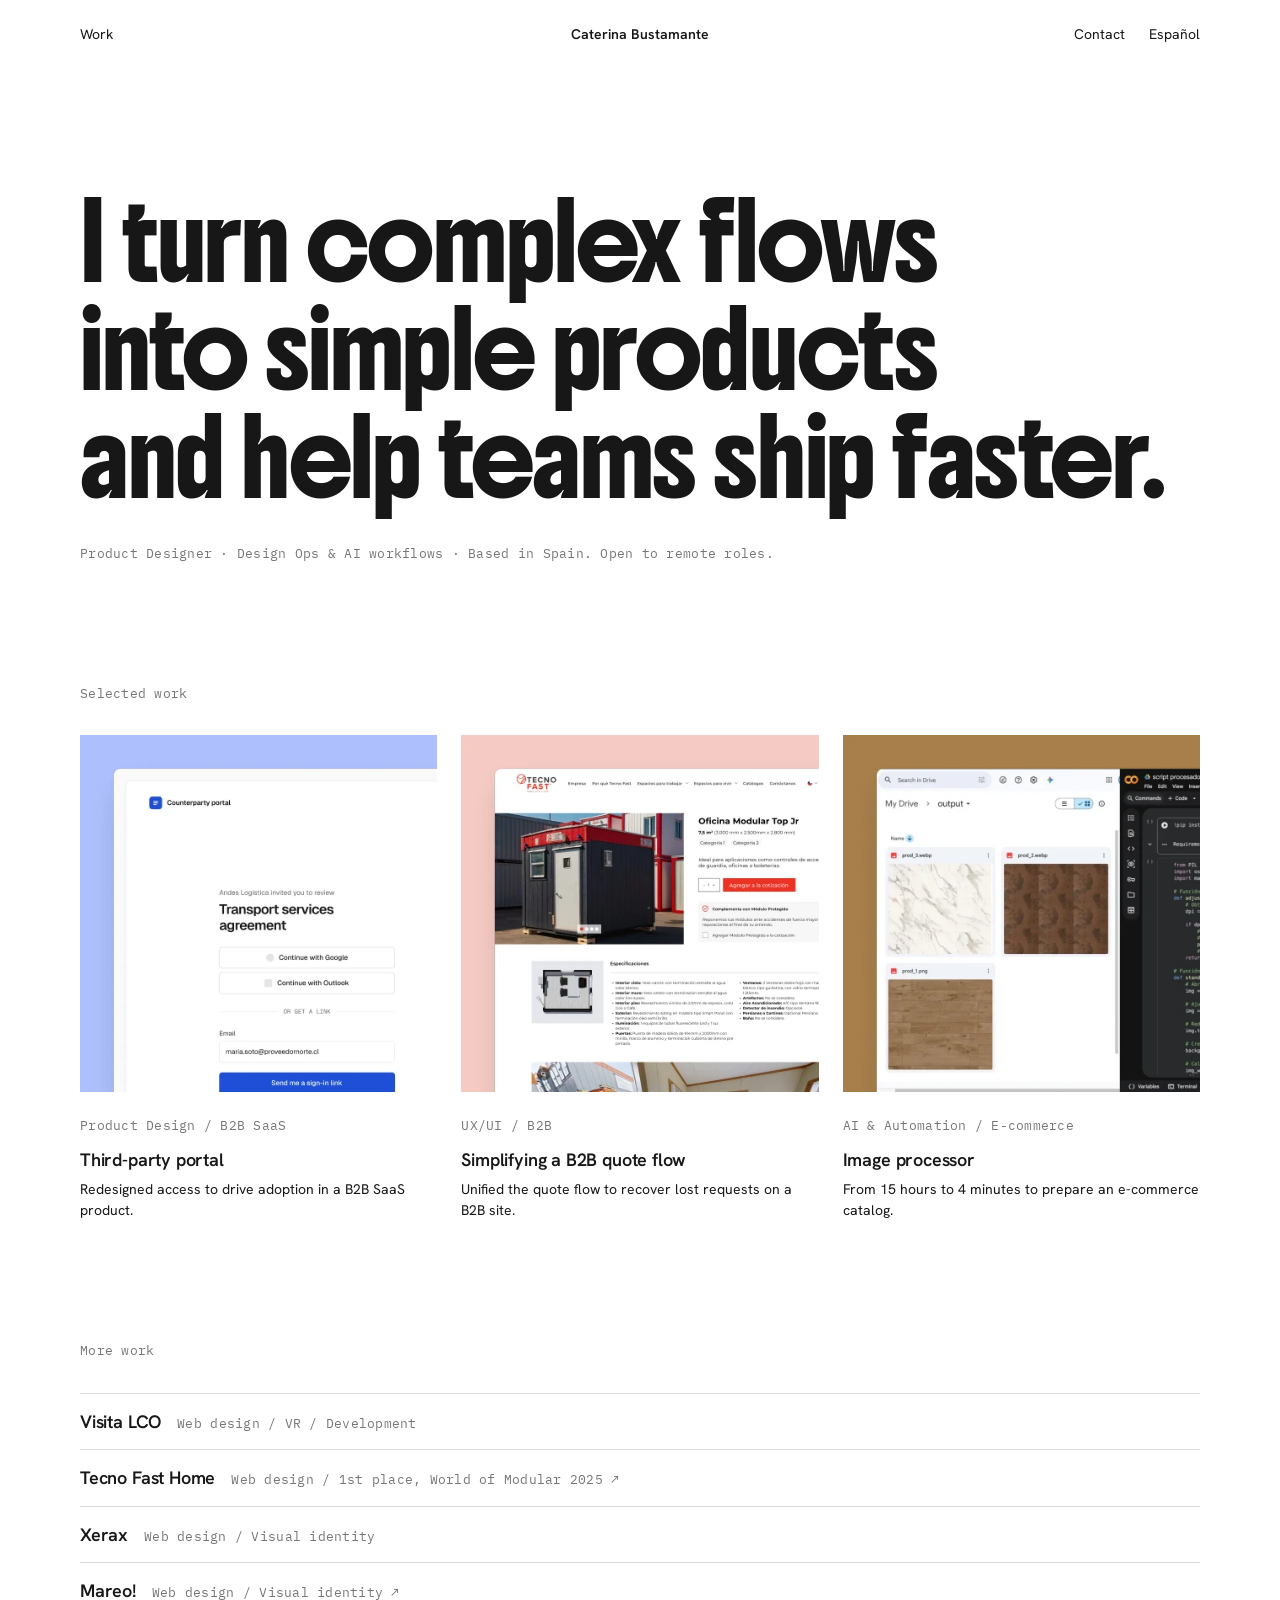
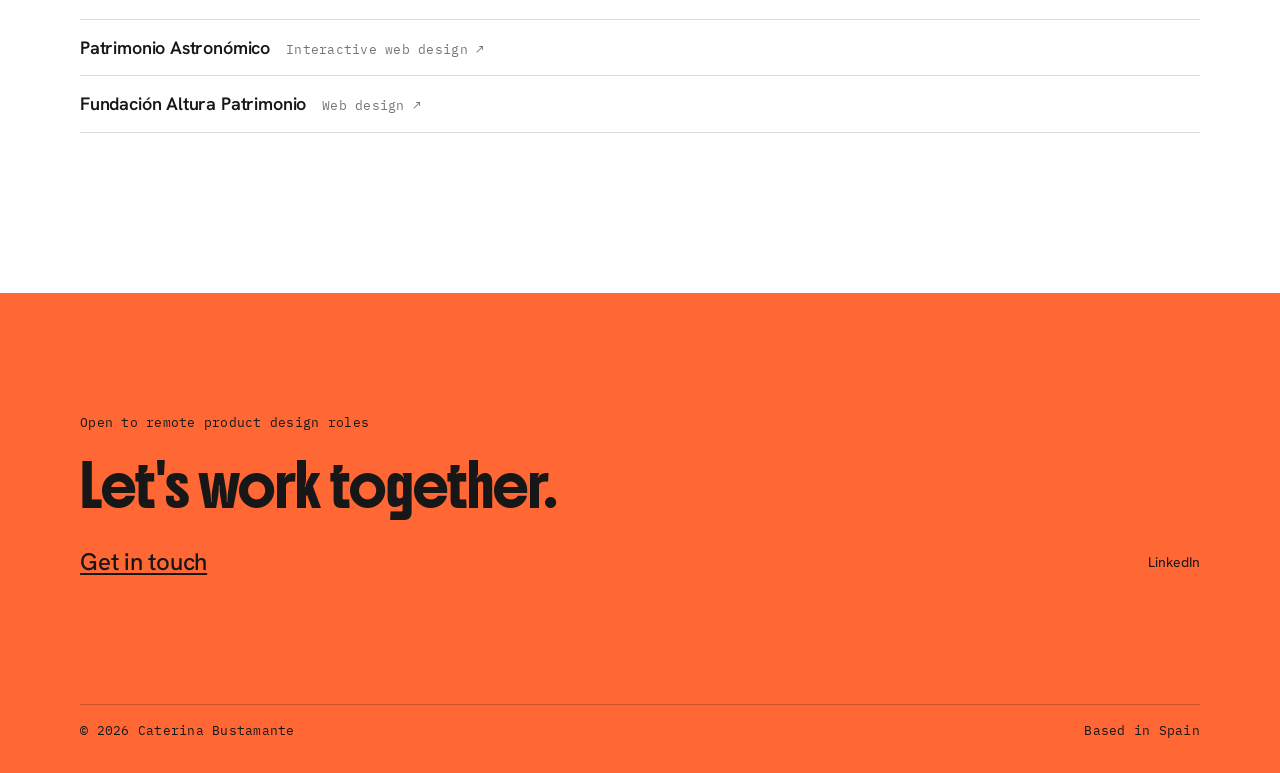
==== commit 30e1b9e1: "Agrega enlaces externos a Mareo!, Patrimonio Astronómico y Fundación Altura Patrimonio en "Más traba" ====
--- a/en/index.html
+++ b/en/index.html
@@ -74,9 +74,9 @@
       <li class="more-row"><a class="more-link" href="work/visita-lco/"><h3>Visita LCO</h3><span class="label">Web design / VR / Development</span></a></li>
       <li class="more-row"><a class="more-link" href="https://tecnofasthome.cl/" target="_blank" rel="noopener noreferrer"><h3>Tecno Fast Home</h3><span class="label">Web design / 1st place, World of Modular 2025 ↗</span></a></li>
       <li class="more-row"><div class="more-link"><h3>Xerax</h3><span class="label">Web design / Visual identity</span></div></li>
-      <li class="more-row"><div class="more-link"><h3>Mareo!</h3><span class="label">Web design / Visual identity</span></div></li>
-      <li class="more-row"><div class="more-link"><h3>Patrimonio Astronómico</h3><span class="label">Interactive web design</span></div></li>
-      <li class="more-row"><div class="more-link"><h3>Fundación Altura Patrimonio</h3><span class="label">Web design</span></div></li>
+      <li class="more-row"><a class="more-link" href="https://caterinabc.github.io/mareo/" target="_blank" rel="noopener noreferrer"><h3>Mareo!</h3><span class="label">Web design / Visual identity ↗</span></a></li>
+      <li class="more-row"><a class="more-link" href="https://patrimonioastronomico.cl/" target="_blank" rel="noopener noreferrer"><h3>Patrimonio Astronómico</h3><span class="label">Interactive web design ↗</span></a></li>
+      <li class="more-row"><a class="more-link" href="https://alturapatrimonio.cl/" target="_blank" rel="noopener noreferrer"><h3>Fundación Altura Patrimonio</h3><span class="label">Web design ↗</span></a></li>
     </ul>
   </section>
 </main>
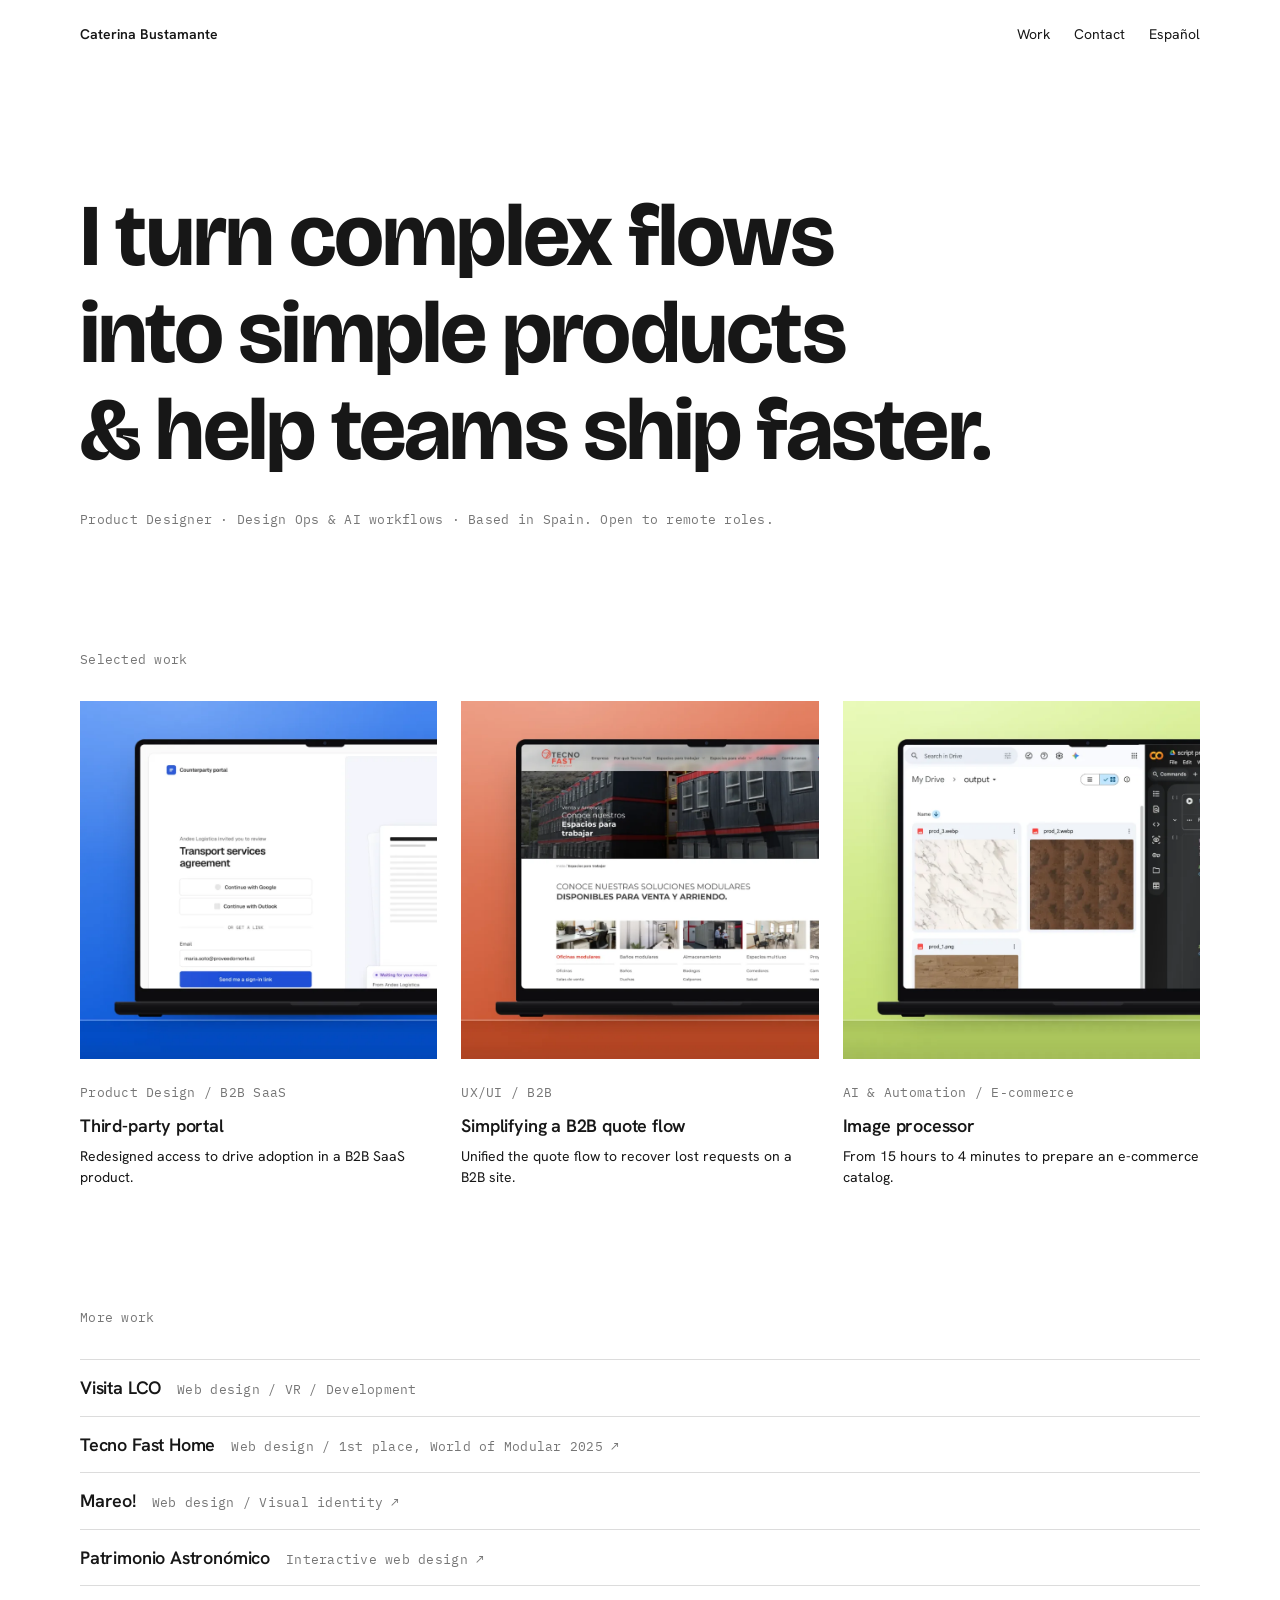
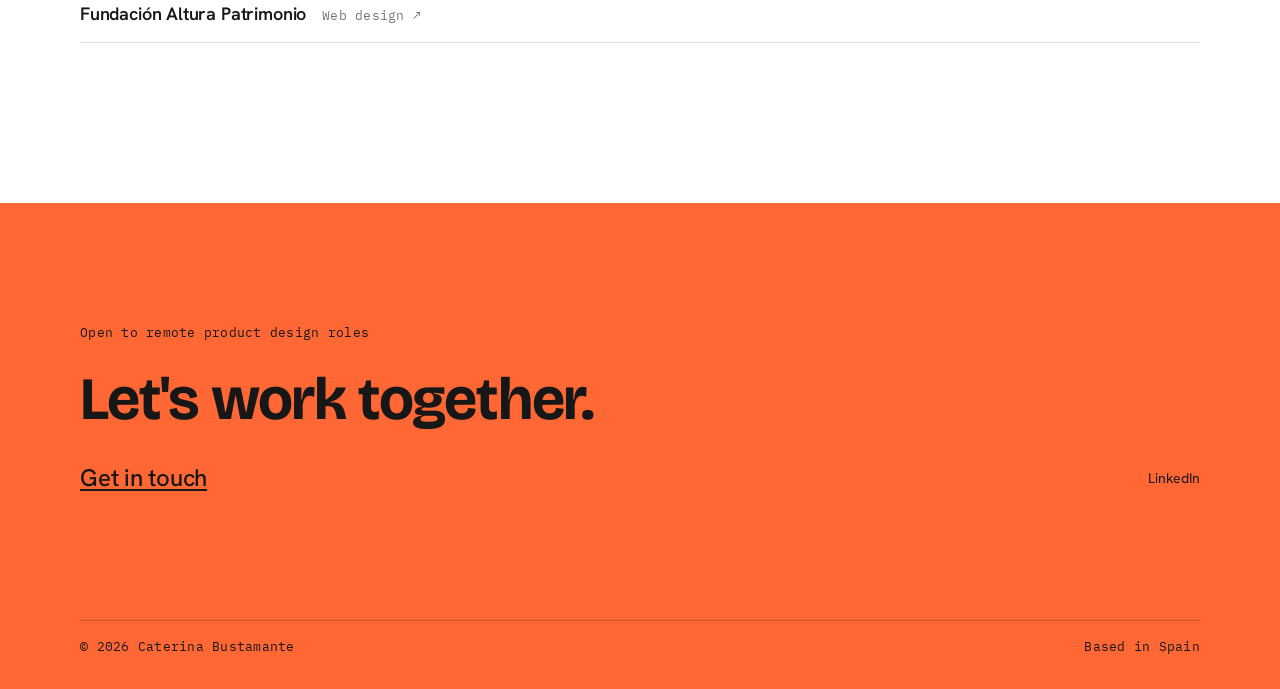
==== commit 823ede0e: "Tipografía Bricolage, ajustes de títulos, navegación, casos y contacto - Titulares en Bricolage Grot" ====
--- a/en/index.html
+++ b/en/index.html
@@ -19,15 +19,15 @@
 <meta name="twitter:card" content="summary_large_image">
 <link rel="preconnect" href="https://fonts.googleapis.com">
 <link rel="preconnect" href="https://fonts.gstatic.com" crossorigin>
-<link rel="stylesheet" href="https://fonts.googleapis.com/css2?family=Boldonse&family=Hanken+Grotesk:wght@400;500;600&family=IBM+Plex+Mono:wght@400&display=swap">
+<link rel="stylesheet" href="https://fonts.googleapis.com/css2?family=Bricolage+Grotesque:opsz,wght@12..96,700&family=Hanken+Grotesk:wght@400;500;600&family=IBM+Plex+Mono:wght@400&display=swap">
 <link rel="stylesheet" href="../css/styles.css">
 </head>
 <body>
 
 <header class="wrap">
   <nav class="site-head" aria-label="Main">
+    <a class="name" href="#top">Caterina Bustamante</a>
     <a href="#work">Work</a>
-    <a class="name" href="#top">Caterina Bustamante</a>
     <div class="site-head-end">
       <a href="#contact">Contact</a>
       <a href="../" hreflang="es" lang="es">Español</a>
@@ -37,7 +37,7 @@
 
 <main class="wrap" id="top">
   <section class="hero" aria-labelledby="hero-title">
-    <h1 class="title" id="hero-title"><span>I turn complex flows</span> <span>into simple products</span> <span>and help teams ship faster.</span></h1>
+    <h1 class="title" id="hero-title"><span>I turn complex flows</span> <span>into simple products</span> <span>&amp; help teams ship faster.</span></h1>
     <p class="label">Product Designer · Design Ops &amp; AI workflows · Based in Spain. Open to remote roles.</p>
   </section>
 
@@ -52,7 +52,7 @@
         </div>
       </a></li>
       <li><a class="project" href="work/tecno-fast-rental/">
-        <img class="project-img" src="../assets/img/home/card-tecnofast.webp" alt="Redesigned Tecno Fast product page with a single Add to quote button." width="424" height="424">
+        <img class="project-img" src="../assets/img/home/card-tecnofast.webp" alt="Tecno Fast website on a laptop: the Spaces for work page, with the main menu and the modular space categories." width="424" height="424">
         <div class="project-text">
           <span class="label">UX/UI / B2B</span>
           <div class="project-copy"><h3>Simplifying a B2B quote flow</h3><p>Unified the quote flow to recover lost requests on a B2B site.</p></div>
@@ -73,7 +73,7 @@
     <ul class="more">
       <li class="more-row"><a class="more-link" href="work/visita-lco/"><h3>Visita LCO</h3><span class="label">Web design / VR / Development</span></a></li>
       <li class="more-row"><a class="more-link" href="https://tecnofasthome.cl/" target="_blank" rel="noopener noreferrer"><h3>Tecno Fast Home</h3><span class="label">Web design / 1st place, World of Modular 2025 ↗</span></a></li>
-      <li class="more-row"><div class="more-link"><h3>Xerax</h3><span class="label">Web design / Visual identity</span></div></li>
+      <!-- Hidden for now: <li class="more-row"><div class="more-link"><h3>Xerax</h3><span class="label">Web design / Visual identity</span></div></li> -->
       <li class="more-row"><a class="more-link" href="https://caterinabc.github.io/mareo/" target="_blank" rel="noopener noreferrer"><h3>Mareo!</h3><span class="label">Web design / Visual identity ↗</span></a></li>
       <li class="more-row"><a class="more-link" href="https://patrimonioastronomico.cl/" target="_blank" rel="noopener noreferrer"><h3>Patrimonio Astronómico</h3><span class="label">Interactive web design ↗</span></a></li>
       <li class="more-row"><a class="more-link" href="https://alturapatrimonio.cl/" target="_blank" rel="noopener noreferrer"><h3>Fundación Altura Patrimonio</h3><span class="label">Web design ↗</span></a></li>
--- a/css/styles.css
+++ b/css/styles.css
@@ -1,7 +1,7 @@
 /* Portfolio Caterina Bustamante: single stylesheet for every page.
    Order: tokens, base, layout, shared components, home, then one section per case study.
    Breakpoints: 768px (layout) and 480px (small phones). Exceptions are noted where they appear.
-   Fonts are loaded from each page with a <link>: Boldonse, Hanken Grotesk 400/500/600, IBM Plex Mono 400. */
+   Fonts are loaded from each page with a <link>: Bricolage Grotesque 700, Hanken Grotesk 400/500/600, IBM Plex Mono 400. */
 
 /* Tokens */
 :root{
@@ -10,6 +10,7 @@
   --surface:#DEDEDE;
   --accent:#FF6735;
   --blush:#F5CAC4;
+  --lavender:#C3ABF6;
   --peri:#ADBFFD;
   --ochre:#A77E4A;
   --gray:#919191;
@@ -17,8 +18,8 @@
   --hair:var(--line);
   --label:#767676;           /* small labels: 4.5:1 on white (#FFFFFF) */
   --line-on-accent:rgba(23,23,23,.22);
-  --display:"Boldonse","Arial Black",sans-serif;
-  --lh-display:1.5;          /* Boldonse has very tall ascenders and descenders: 1.3 made lines collide */
+  --display:"Bricolage Grotesque","Arial Black",sans-serif;
+  --lh-display:1.1;
   --sans:"Hanken Grotesk",system-ui,-apple-system,sans-serif;
   --mono:"IBM Plex Mono",ui-monospace,Menlo,monospace;
   --s4:4px;--s8:8px;--s12:12px;--s16:16px;--s24:24px;--s32:32px;--s48:48px;--s64:64px;--s120:120px;--s160:160px;
@@ -44,8 +45,9 @@
 .label{font:400 13px/1.5 var(--mono);letter-spacing:.02em;color:var(--label)}
 .next .label,.site-foot .label,.case-contact .label,.pnode.out .label,.pano .label,.steps li.turn .label{color:inherit}
 .pairs,.reason,.pnode,.frame,.dest-shot,.dest-tag,.stat,.eco{--label:#595959} /* on the grey surface, 4.5:1 needs a darker grey */
-h1,.title{font:400 clamp(36px,6vw,72px)/var(--lh-display) var(--display);letter-spacing:-.02em}
-.title--xl{font-size:clamp(40px,9vw,112px)}
+h1,.title{font:700 clamp(36px,6vw,72px)/var(--lh-display) var(--display);letter-spacing:-.02em}
+.title--xl{font-size:clamp(36px,7.8vw,60px)}
+.cta .title{font-size:clamp(36px,7.8vw,60px)}
 .title--s{font-size:clamp(28px,3.4vw,40px)}
 h2{font:600 28px/1.2 var(--sans);letter-spacing:-.02em}
 h3{font:600 18px/1.3 var(--sans);letter-spacing:-.01em}
@@ -66,12 +68,12 @@
 @media (max-width:768px){main{gap:var(--s64);padding-block:var(--s64) var(--s120)}}
 
 /* Header */
-.site-head{display:grid;grid-template-columns:1fr auto 1fr;align-items:center;gap:var(--s16);padding-block:var(--s12);font-size:14px;line-height:20px}
+.site-head{display:flex;align-items:center;justify-content:flex-end;gap:var(--s24);padding-block:var(--s12);font-size:14px;line-height:20px}
 .site-head a{display:inline-flex;align-items:center;min-height:44px}
 .site-head a:hover{text-decoration:underline}
-.site-head .name{font-weight:600}
-.site-head-end{justify-self:end;display:flex;align-items:center;gap:var(--s24)}
-@media (max-width:768px){.site-head{grid-template-columns:1fr 1fr}.site-head .name{grid-column:1/-1;grid-row:1}}
+.site-head .name{font-weight:600;margin-right:auto}
+.site-head-end{display:flex;align-items:center;gap:var(--s24)}
+@media (max-width:480px){.site-head{flex-wrap:wrap;gap:0 var(--s24)}.site-head .name{flex:0 0 100%}}
 
 /* Case tile colors: set on main to tint the whole case, or on a single .tile */
 .t-peri{--t:var(--peri)}.t-blush{--t:var(--blush)}.t-ochre{--t:var(--ochre)}.t-gray{--t:var(--gray)}
@@ -81,7 +83,7 @@
 
 /* Case hero (a-hero-metadatos): metadata list on the left, description on the right, between two light lines. */
 .intro-cols{display:grid;grid-template-columns:repeat(2,minmax(0,1fr));gap:var(--s32) var(--s64);align-items:start;padding-block:var(--s32);border-block:1px solid var(--line)}
-.intro-cols .lede{order:2;max-width:none;font-size:clamp(20px,2vw,26px);line-height:1.4}
+.intro-cols .lede{order:2;max-width:none;font-size:clamp(18px,1.7vw,22px);line-height:1.4}
 .meta{order:1;display:flex;flex-direction:column;gap:var(--s16)}
 .meta div{display:flex;flex-direction:column;gap:var(--s4);min-width:0}
 .meta dd{font-size:18px;line-height:1.4}
@@ -171,18 +173,22 @@
    A full-width blush band (token) that sits flush against the orange band; smaller than it on purpose:
    body-size copy, shorter padding. To add a case-specific line later, put
    <p class="small case-contact-note">…</p> after .case-contact-lead; no other change is needed. */
-.case-contact{background:var(--blush)}
+.case-contact{position:relative;overflow:hidden;background:var(--lavender)}
+/* Dot texture: strongest on the right edge, fading out to the left; sits behind the content */
+.case-contact::before{content:"";position:absolute;inset:0;pointer-events:none;background-image:radial-gradient(circle,var(--ink) 1.2px,transparent 1.7px);background-size:16px 16px;opacity:.35;-webkit-mask-image:linear-gradient(to left,#000,transparent 55%);mask-image:linear-gradient(to left,#000,transparent 55%)}
+.case-contact .wrap{position:relative}
 .case-contact-inner{display:flex;flex-direction:column;gap:var(--s24);padding-block:var(--s64)}
 .case-contact-lead{text-wrap:balance}
 .case-contact-actions{display:flex;flex-wrap:wrap;align-items:center;gap:var(--s8) var(--s24)}
 .case-contact-actions a:not(.btn){display:inline-flex;align-items:center;min-height:44px;text-decoration:underline;text-underline-position:from-font}
-@media (max-width:768px){.case-contact-inner{padding-block:var(--s48)}}
+@media (max-width:768px){.case-contact-inner{padding-block:var(--s48)}.case-contact::before{opacity:.25}}
 
 /* Footer legal line */
 .legal{display:flex;justify-content:space-between;gap:var(--s16);flex-wrap:wrap;padding-top:var(--s16);border-top:1px solid var(--line-on-accent)}
 
 /* Home */
 .hero .title span{display:block}
+.hero .title{font-size:clamp(36px,7vw,88px)}
 .projects{list-style:none;margin:0;padding:0;display:grid;grid-template-columns:repeat(3,minmax(0,1fr));gap:var(--s24)}
 .project{display:flex;flex-direction:column;gap:var(--s24);transition:transform .35s cubic-bezier(.2,.7,.2,1)}
 .project:hover,.project:focus-visible{transform:translateY(-8px)}
@@ -352,7 +358,7 @@
 .sw{width:12px;height:12px;display:inline-block}
 .pats{display:grid;grid-template-columns:repeat(2,minmax(0,1fr));gap:var(--s32)}
 .pat{display:block;width:100%;height:auto}
-.pat rect{fill:var(--surface);stroke:var(--line)}
+.pat rect{fill:var(--surface);stroke:var(--label);vector-effect:non-scaling-stroke}
 .pat .pat-border{fill:none}
 .pf{display:flex;flex-direction:column;gap:var(--s16)}
 .pf-head{display:flex;justify-content:space-between;gap:var(--s16);flex-wrap:wrap;border-top:1px solid var(--line);padding-top:var(--s8)}
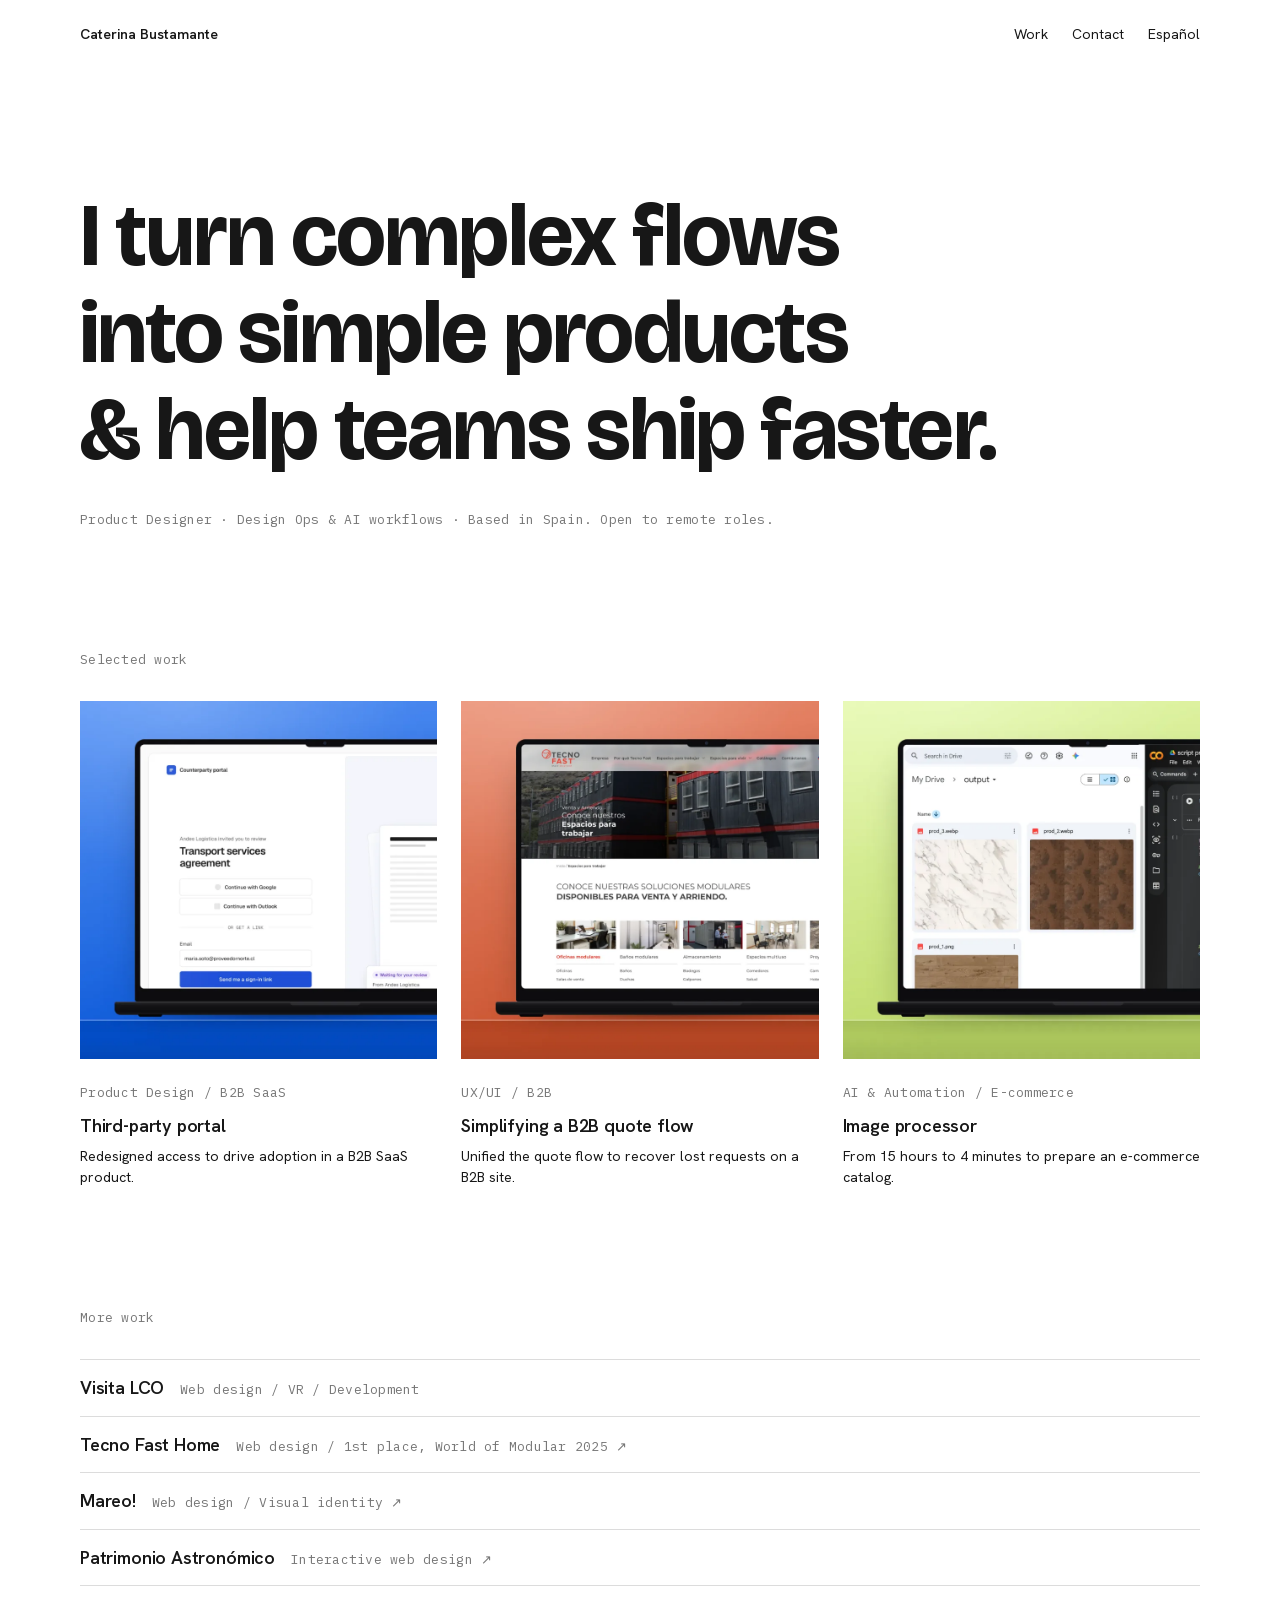
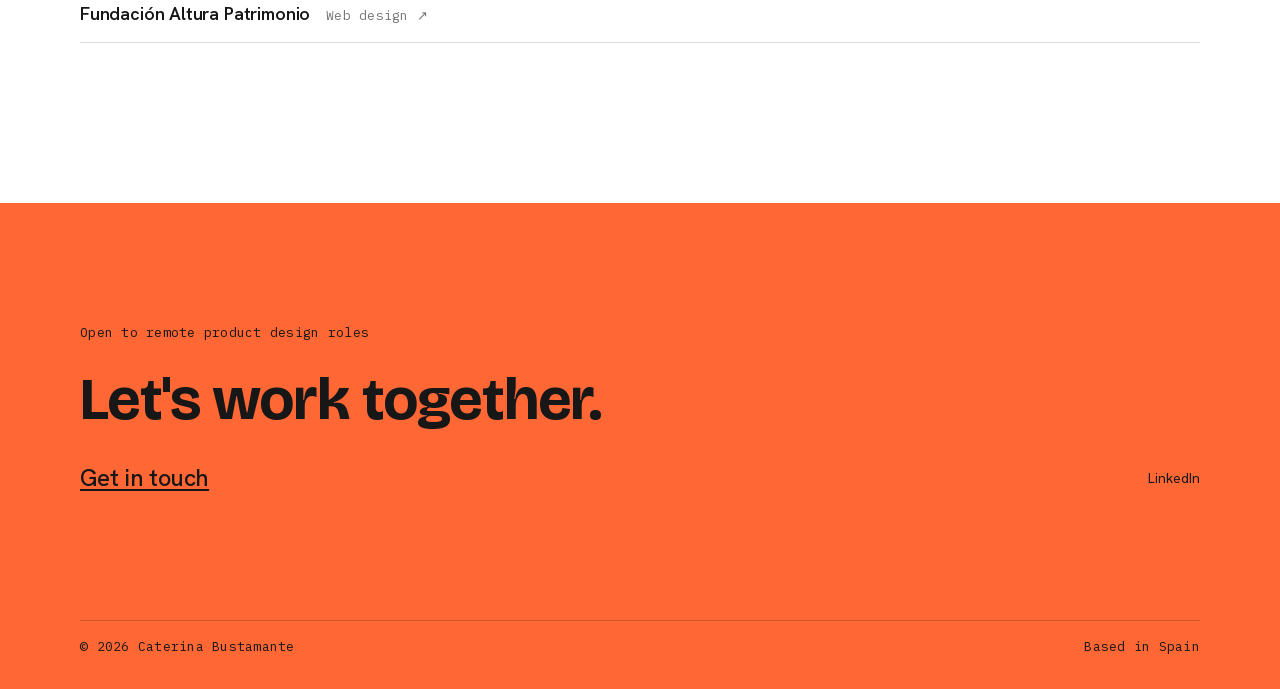
==== commit 66d2ad22: "Self-host fonts to avoid flash of fallback typeface Serve Bricolage Grotesque, Hanken Grotesk and IB" ====
--- a/en/index.html
+++ b/en/index.html
@@ -5,21 +5,20 @@
 <meta name="viewport" content="width=device-width,initial-scale=1,viewport-fit=cover">
 <title>Caterina Bustamante</title>
 <meta name="description" content="Product Designer based in Spain. Open to remote roles.">
-<link rel="canonical" href="https://caterinabustamante.es/en/">
-<link rel="alternate" hreflang="es" href="https://caterinabustamante.es/">
-<link rel="alternate" hreflang="en" href="https://caterinabustamante.es/en/">
+<link rel="canonical" href="https://caterina.work/en/">
+<link rel="alternate" hreflang="es" href="https://caterina.work/">
+<link rel="alternate" hreflang="en" href="https://caterina.work/en/">
 <meta property="og:type" content="website">
 <meta property="og:title" content="Caterina Bustamante">
 <meta property="og:description" content="Product Designer based in Spain. Open to remote roles.">
-<meta property="og:url" content="https://caterinabustamante.es/en/">
-<meta property="og:image" content="https://caterinabustamante.es/assets/img/og/og-home-en.jpg">
+<meta property="og:url" content="https://caterina.work/en/">
+<meta property="og:image" content="https://caterina.work/assets/img/og/og-home-en.jpg">
 <meta property="og:image:width" content="1200">
 <meta property="og:image:height" content="630">
 <meta property="og:image:alt" content="Caterina Bustamante, Product Designer based in Spain. I turn complex flows into simple products and help teams ship faster.">
 <meta name="twitter:card" content="summary_large_image">
-<link rel="preconnect" href="https://fonts.googleapis.com">
-<link rel="preconnect" href="https://fonts.gstatic.com" crossorigin>
-<link rel="stylesheet" href="https://fonts.googleapis.com/css2?family=Bricolage+Grotesque:opsz,wght@12..96,700&family=Hanken+Grotesk:wght@400;500;600&family=IBM+Plex+Mono:wght@400&display=swap">
+<link rel="preload" href="../assets/fonts/bricolage-grotesque.woff2" as="font" type="font/woff2" crossorigin>
+<link rel="preload" href="../assets/fonts/hanken-grotesk.woff2" as="font" type="font/woff2" crossorigin>
 <link rel="stylesheet" href="../css/styles.css">
 </head>
 <body>
--- a/css/styles.css
+++ b/css/styles.css
@@ -1,7 +1,15 @@
 /* Portfolio Caterina Bustamante: single stylesheet for every page.
    Order: tokens, base, layout, shared components, home, then one section per case study.
    Breakpoints: 768px (layout) and 480px (small phones). Exceptions are noted where they appear.
-   Fonts are loaded from each page with a <link>: Bricolage Grotesque 700, Hanken Grotesk 400/500/600, IBM Plex Mono 400. */
+   Fonts are self-hosted (assets/fonts, latin subset): Bricolage Grotesque 700, Hanken Grotesk 400/500/600, IBM Plex Mono 400.
+   Bricolage and Hanken are preloaded from each page; their fallbacks are size-adjusted to avoid layout shift. */
+
+/* Fonts: self-hosted. font-display:swap shows text immediately; the *Fallback faces match each font's metrics so the swap doesn't shift the text */
+@font-face{font-family:"Bricolage Grotesque";font-style:normal;font-weight:700;font-display:swap;src:url("../assets/fonts/bricolage-grotesque.woff2") format("woff2");unicode-range:U+0000-00FF,U+0131,U+0152-0153,U+02BB-02BC,U+02C6,U+02DA,U+02DC,U+0304,U+0308,U+0329,U+2000-206F,U+20AC,U+2122,U+2191,U+2193,U+2212,U+2215,U+FEFF,U+FFFD}
+@font-face{font-family:"Hanken Grotesk";font-style:normal;font-weight:400 600;font-display:swap;src:url("../assets/fonts/hanken-grotesk.woff2") format("woff2");unicode-range:U+0000-00FF,U+0131,U+0152-0153,U+02BB-02BC,U+02C6,U+02DA,U+02DC,U+0304,U+0308,U+0329,U+2000-206F,U+20AC,U+2122,U+2191,U+2193,U+2212,U+2215,U+FEFF,U+FFFD}
+@font-face{font-family:"IBM Plex Mono";font-style:normal;font-weight:400;font-display:swap;src:url("../assets/fonts/ibm-plex-mono-400.woff2") format("woff2");unicode-range:U+0000-00FF,U+0131,U+0152-0153,U+02BB-02BC,U+02C6,U+02DA,U+02DC,U+0304,U+0308,U+0329,U+2000-206F,U+20AC,U+2122,U+2191,U+2193,U+2212,U+2215,U+FEFF,U+FFFD}
+@font-face{font-family:"Bricolage Fallback";src:local("Arial Bold"),local("Arial-BoldMT"),local("Arial");font-weight:700;size-adjust:92.5%;ascent-override:100.5%;descent-override:29.2%;line-gap-override:0%}
+@font-face{font-family:"Hanken Fallback";src:local("Arial");font-weight:400 600;size-adjust:100.9%;ascent-override:99.1%;descent-override:30%;line-gap-override:0%}
 
 /* Tokens */
 :root{
@@ -18,9 +26,9 @@
   --hair:var(--line);
   --label:#767676;           /* small labels: 4.5:1 on white (#FFFFFF) */
   --line-on-accent:rgba(23,23,23,.22);
-  --display:"Bricolage Grotesque","Arial Black",sans-serif;
+  --display:"Bricolage Grotesque","Bricolage Fallback","Arial Black",sans-serif;
   --lh-display:1.1;
-  --sans:"Hanken Grotesk",system-ui,-apple-system,sans-serif;
+  --sans:"Hanken Grotesk","Hanken Fallback",system-ui,-apple-system,sans-serif;
   --mono:"IBM Plex Mono",ui-monospace,Menlo,monospace;
   --s4:4px;--s8:8px;--s12:12px;--s16:16px;--s24:24px;--s32:32px;--s48:48px;--s64:64px;--s120:120px;--s160:160px;
   --wide:1120px;--measure:none;
